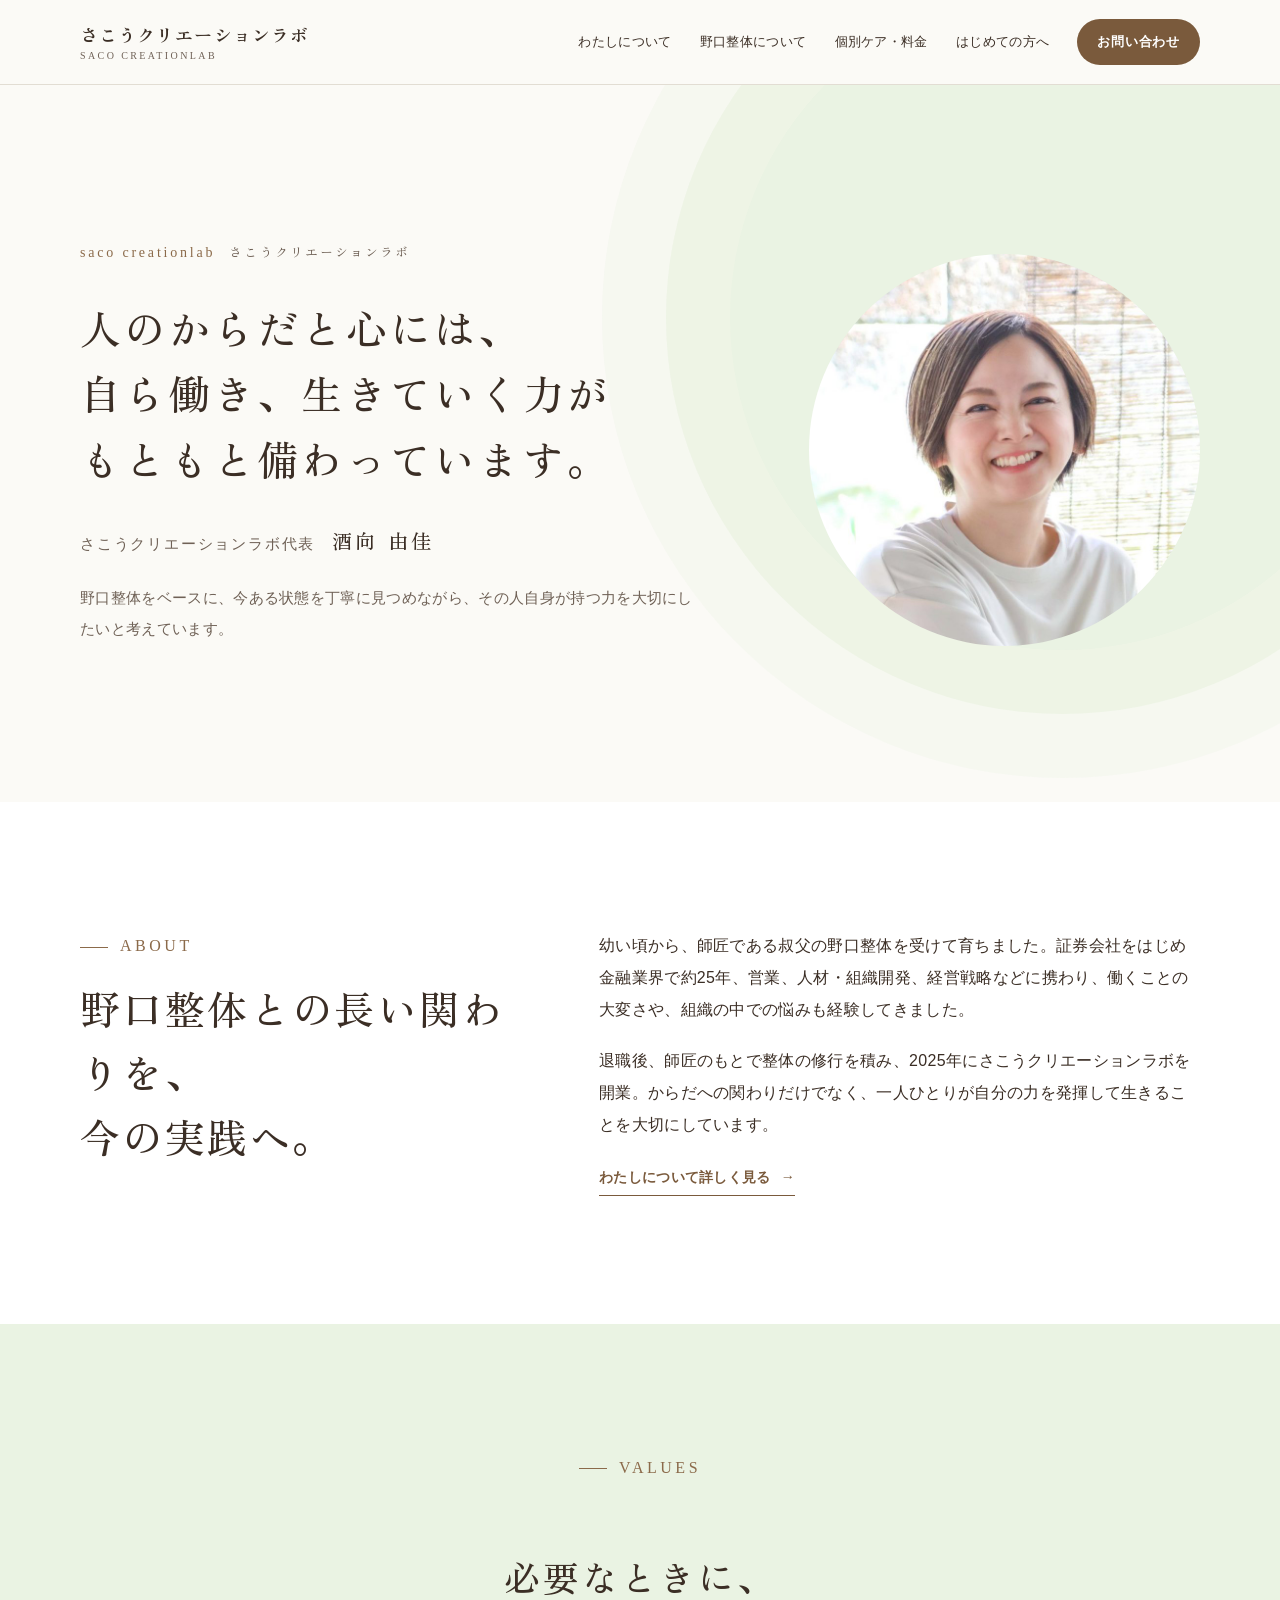
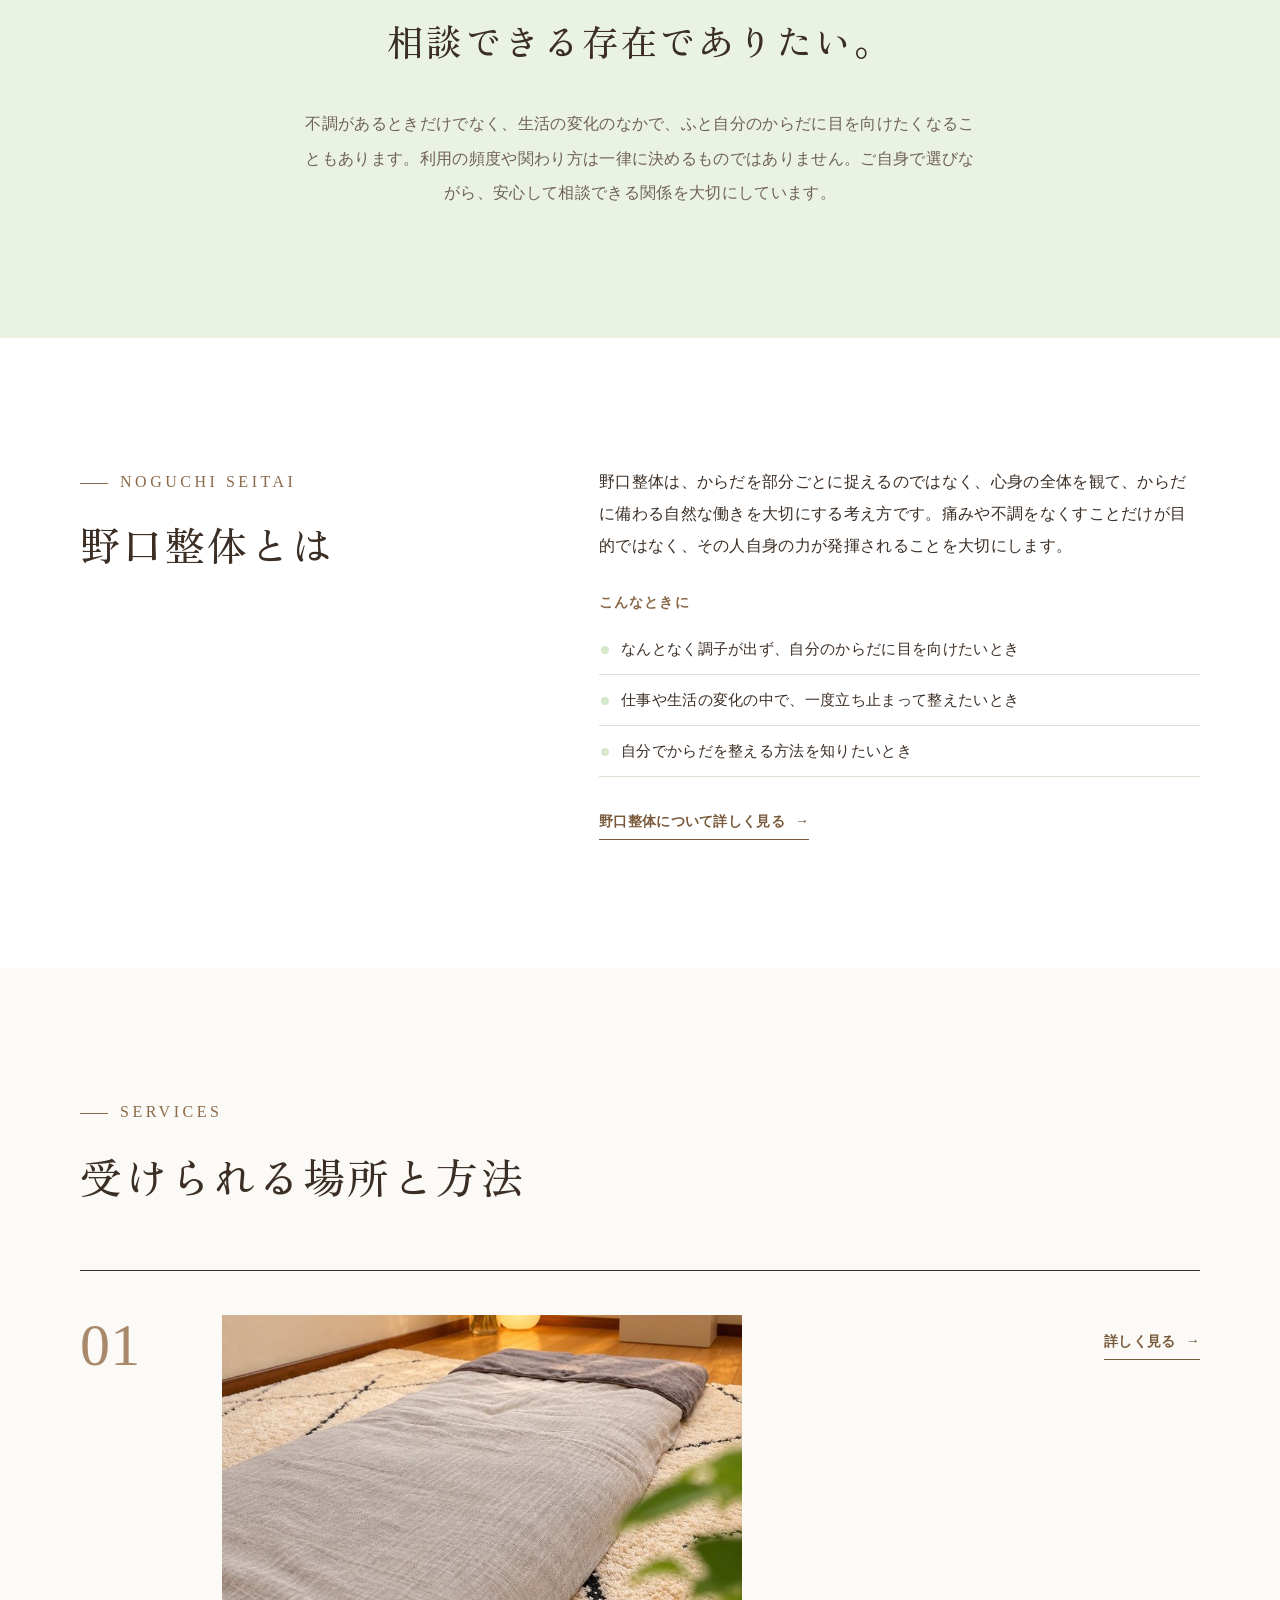
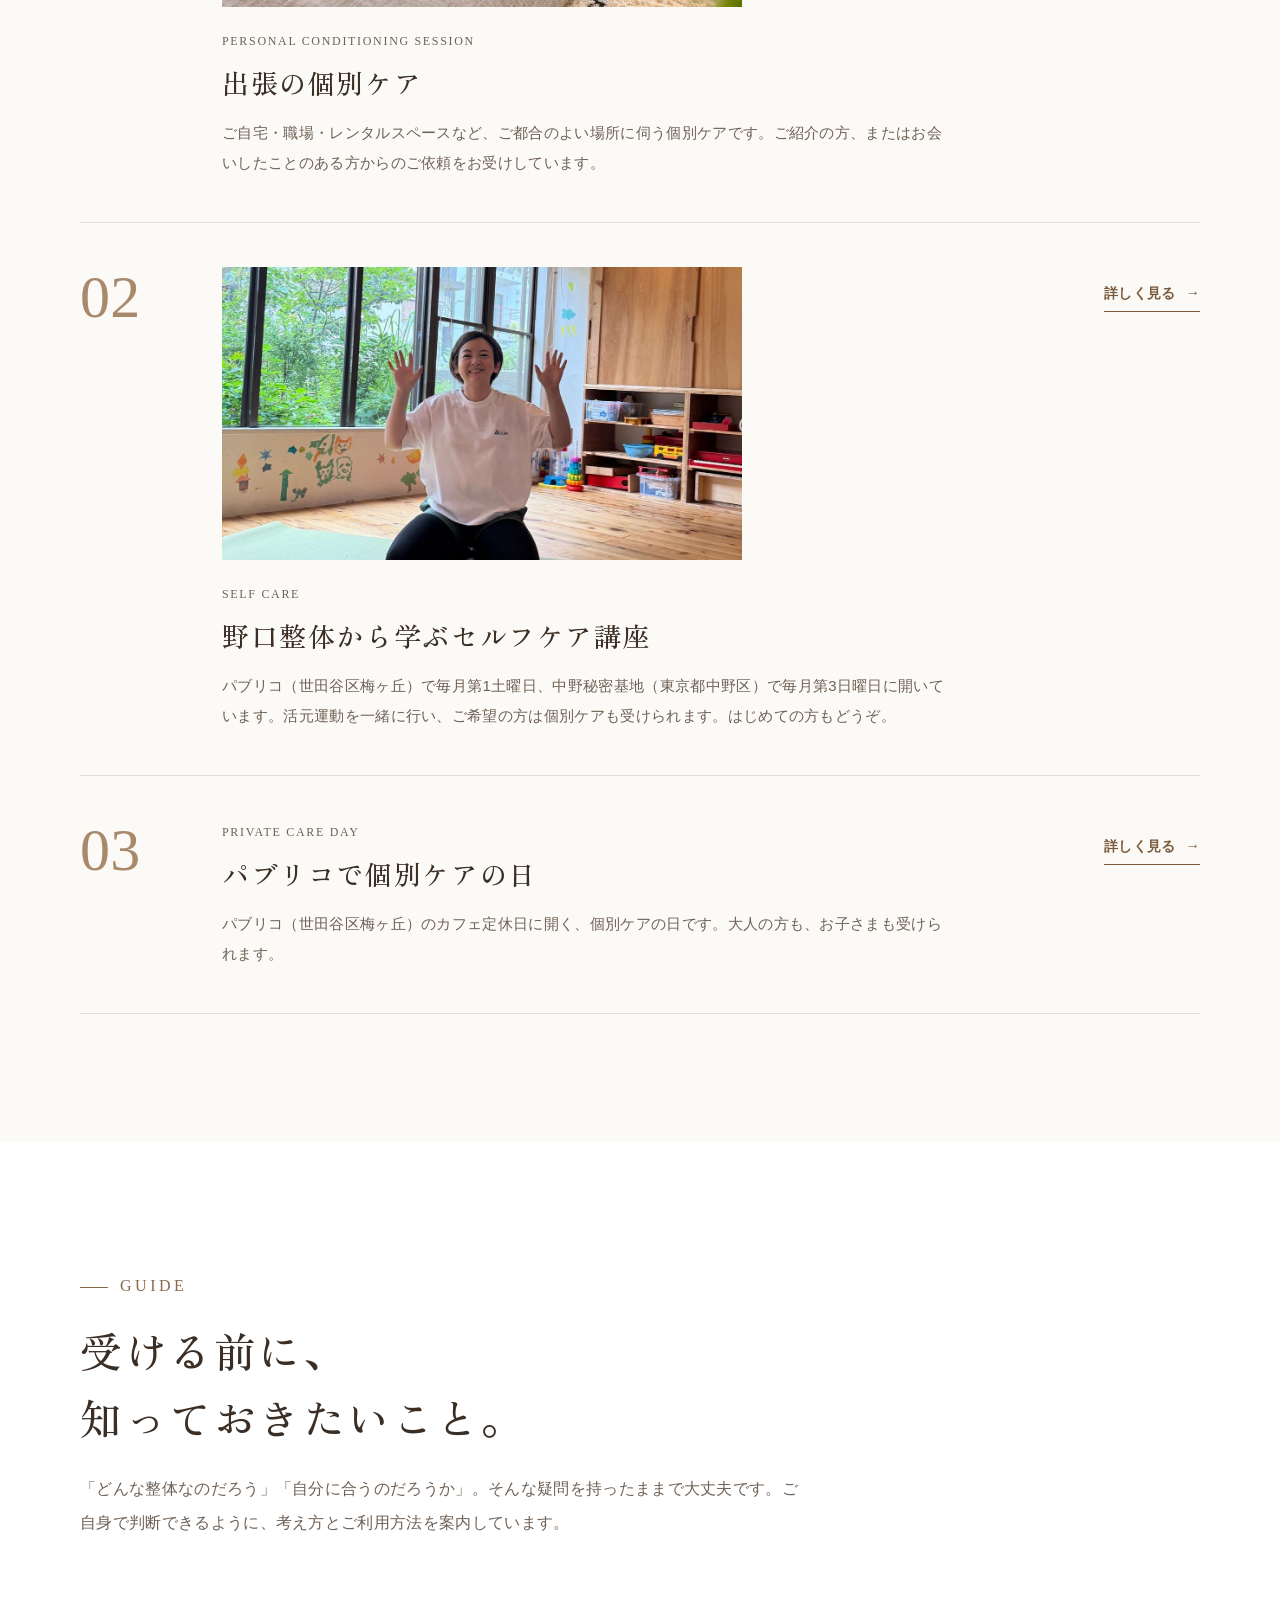
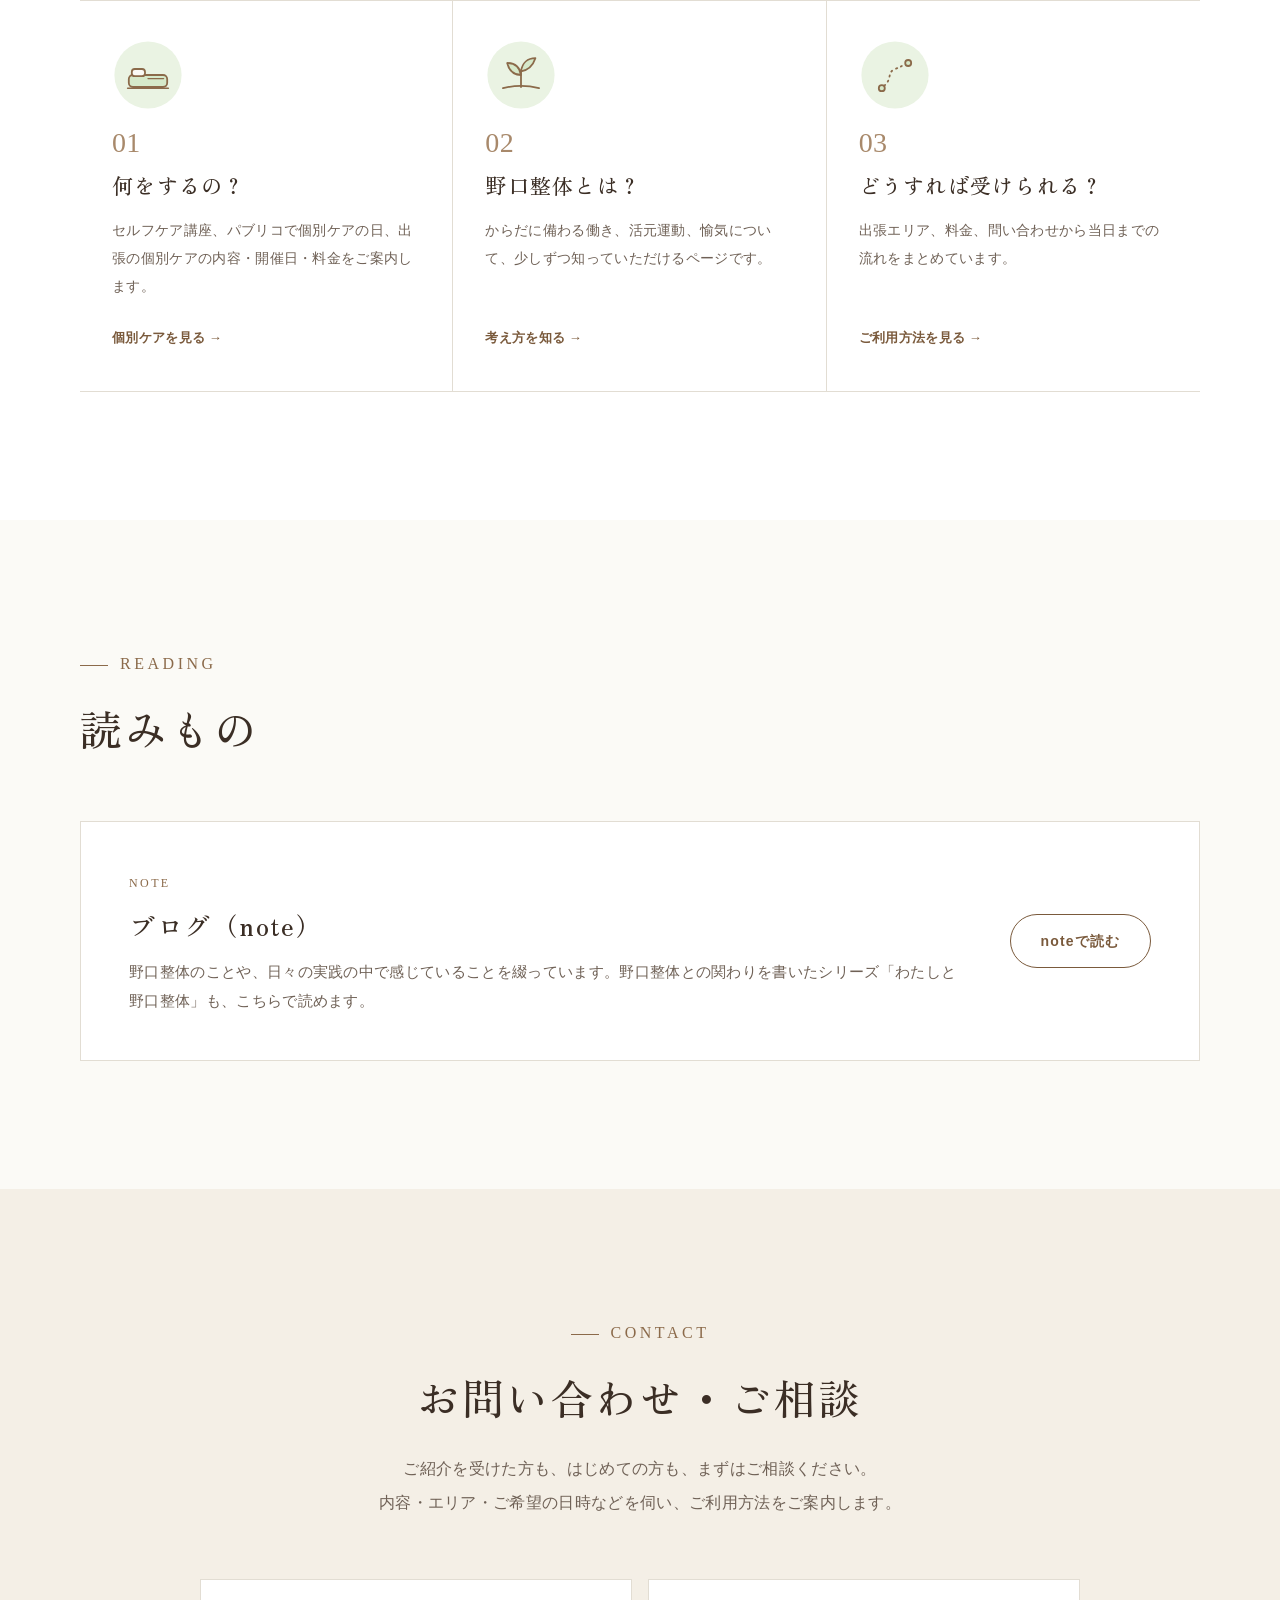
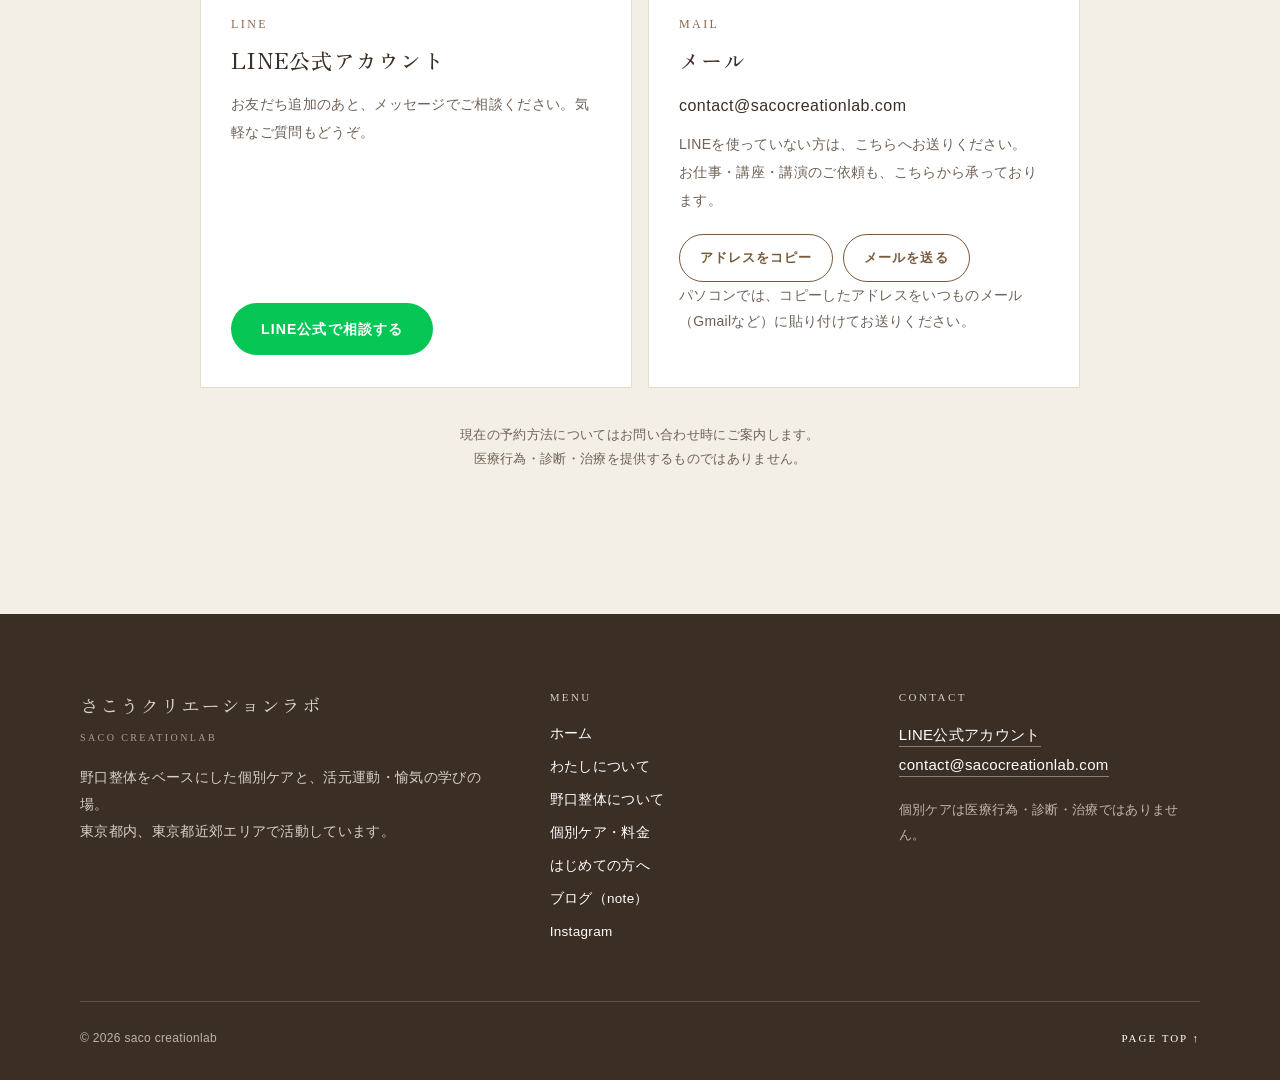
==== index.html @ 3fdf5d1e "メールアドレスのコピーボタンを追加、メール相談はお問い合わせ欄へ誘導 Co-Authored-By: Claude Opus 5.5 <noreply@anthropic.com> Claude-Se" ====
<!doctype html>
<html lang="ja">
<head>
<meta charset="utf-8">
<meta name="viewport" content="width=device-width,initial-scale=1">
<title>さこうクリエーションラボ｜野口整体の個別ケアとセルフケア講座（世田谷・中野）</title>
<meta name="description" content="さこうクリエーションラボ代表・酒向由佳。野口整体をベースにした個別ケアと、世田谷区梅ヶ丘・中野区で開くセルフケア講座（活元運動）。">
<link rel="canonical" href="https://sacocreationlab.com/">
<link rel="preconnect" href="https://fonts.googleapis.com">
<link rel="preconnect" href="https://fonts.gstatic.com" crossorigin>
<link rel="stylesheet" href="https://fonts.googleapis.com/css2?family=Zen+Old+Mincho:wght@500;700&display=swap">
<link rel="stylesheet" href="css/style.css?v=202611201243">
<meta property="og:title" content="さこうクリエーションラボ｜野口整体・個別ケア">
<meta property="og:description" content="からだに備わる働きを大切に。野口整体をベースにした個別ケアと活元運動。">
<meta property="og:type" content="website">
<meta property="og:url" content="https://sacocreationlab.com/">
<script type="application/ld+json">{"@context":"https://schema.org","@type":"ProfessionalService","name":"さこうクリエーションラボ","url":"https://sacocreationlab.com/","description":"野口整体をベースとした個別ケアと活元運動の提供","areaServed":["東京都","東京23区","世田谷区","中野区","神奈川県","横浜市","茅ヶ崎市","鎌倉市"],"founder":{"@type":"Person","name":"酒向由佳"}}</script>
</head>
<body id="top">
<a class="skip" href="#main">本文へ移動</a>
<header class="site-head">
  <div class="wrap head-in">
    <a class="brand" href="index.html">さこうクリエーションラボ<small>saco creationlab</small></a>
    <button class="menu-btn" type="button" aria-expanded="false" aria-controls="gnav" aria-label="ページ一覧を開く"><span></span><span></span><span></span></button>
    <nav id="gnav" class="gnav" aria-label="メインメニュー"><a href="about.html">わたしについて</a><a href="noguchi.html">野口整体について</a><a href="care.html">個別ケア・料金</a><a href="guide.html">はじめての方へ</a><a class="nav-cta" href="index.html#contact">お問い合わせ</a></nav>
  </div>
</header>
<main id="main">

<section class="hero">
  <div class="wrap hero-grid">
    <div>
      <p class="hero-brand">saco creationlab<span>さこうクリエーションラボ</span></p>
      <h1 class="hero-copy"><span>人のからだと心には、</span><span>自ら働き、生きていく力が</span><span>もともと備わっています。</span></h1>
      <p class="hero-name-line">さこうクリエーションラボ代表　<strong>酒向 由佳</strong></p>
      <p class="small">野口整体をベースに、今ある状態を丁寧に見つめながら、その人自身が持つ力を大切にしたいと考えています。</p>
    </div>
    <figure class="hero-photo"><img src="images/profile.jpg" alt="酒向由佳の写真" width="800" height="800"></figure>
  </div>
</section>

<section class="sec white" aria-labelledby="about">
  <div class="wrap split">
    <div>
      <span class="en">About</span>
      <h2 id="about">野口整体との長い関わりを、<br>今の実践へ。</h2>
    </div>
    <div>
      <p>幼い頃から、師匠である叔父の野口整体を受けて育ちました。証券会社をはじめ金融業界で約25年、営業、人材・組織開発、経営戦略などに携わり、働くことの大変さや、組織の中での悩みも経験してきました。</p>
      <p>退職後、師匠のもとで整体の修行を積み、2025年にさこうクリエーションラボを開業。からだへの関わりだけでなく、一人ひとりが自分の力を発揮して生きることを大切にしています。</p>
      <a class="textlink" href="about.html">わたしについて詳しく見る</a>
    </div>
  </div>
</section>

<section class="sec soft" aria-labelledby="approach">
  <div class="wrap">
    <div class="sec-head center"><span class="en">Values</span></div>
    <h2 id="approach" class="quote">必要なときに、<br>相談できる存在でありたい。</h2>
    <p class="quote-body">不調があるときだけでなく、生活の変化のなかで、ふと自分のからだに目を向けたくなることもあります。利用の頻度や関わり方は一律に決めるものではありません。ご自身で選びながら、安心して相談できる関係を大切にしています。</p>
  </div>
</section>

<section class="sec white" aria-labelledby="noguchi-h">
  <div class="wrap split">
    <div>
      <span class="en">Noguchi Seitai</span>
      <h2 id="noguchi-h">野口整体とは</h2>
    </div>
    <div>
      <p>野口整体は、からだを部分ごとに捉えるのではなく、心身の全体を観て、からだに備わる自然な働きを大切にする考え方です。痛みや不調をなくすことだけが目的ではなく、その人自身の力が発揮されることを大切にします。</p>
      <p class="list-title">こんなときに</p>
      <ul class="calm-list">
        <li>なんとなく調子が出ず、自分のからだに目を向けたいとき</li>
        <li>仕事や生活の変化の中で、一度立ち止まって整えたいとき</li>
        <li>自分でからだを整える方法を知りたいとき</li>
      </ul>
      <a class="textlink" href="noguchi.html">野口整体について詳しく見る</a>
    </div>
  </div>
</section>

<section class="sec" aria-labelledby="services">
  <div class="wrap">
    <div class="sec-head">
      <span class="en">Services</span>
      <h2 id="services">受けられる場所と方法</h2>
    </div>
    <ol class="svc-list">
      <li class="svc">
        <span class="num">01</span>
        <div>
          <img class="photo svc-photo" src="images/care.jpg" alt="個別ケアの空間。やわらかな光の入る部屋に敷かれた布団" width="825" height="619">
          <span class="sub">PERSONAL CONDITIONING SESSION</span>
          <h3>出張の個別ケア</h3>
          <p>ご自宅・職場・レンタルスペースなど、ご都合のよい場所に伺う個別ケアです。ご紹介の方、またはお会いしたことのある方からのご依頼をお受けしています。</p>
        </div>
        <div class="side">
          <a class="textlink" href="care.html#session">詳しく見る</a>
        </div>
      </li>
      <li class="svc">
        <span class="num">02</span>
        <div>
          <img class="photo svc-photo" src="images/katsugen.jpg" alt="木の床のスタジオでマットに座り、手を挙げてほほえむ酒向由佳" width="1200" height="900">
          <span class="sub">SELF CARE</span>
          <h3>野口整体から学ぶセルフケア講座</h3>
          <p>パブリコ（世田谷区梅ヶ丘）で毎月第1土曜日、中野秘密基地（東京都中野区）で毎月第3日曜日に開いています。活元運動を一緒に行い、ご希望の方は個別ケアも受けられます。はじめての方もどうぞ。</p>
        </div>
        <div class="side">
          <a class="textlink" href="care.html#learning">詳しく見る</a>
        </div>
      </li>
      <li class="svc">
        <span class="num">03</span>
        <div>
          <span class="sub">PRIVATE CARE DAY</span>
          <h3>パブリコで個別ケアの日</h3>
          <p>パブリコ（世田谷区梅ヶ丘）のカフェ定休日に開く、個別ケアの日です。大人の方も、お子さまも受けられます。</p>
        </div>
        <div class="side">
          <a class="textlink" href="care.html#event">詳しく見る</a>
        </div>
      </li>
    </ol>
  </div>
</section>

<section class="sec white" aria-labelledby="foryou">
  <div class="wrap">
    <div class="sec-head">
      <span class="en">Guide</span>
      <h2 id="foryou">受ける前に、<br>知っておきたいこと。</h2>
      <p class="lead">「どんな整体なのだろう」「自分に合うのだろうか」。そんな疑問を持ったままで大丈夫です。ご自身で判断できるように、考え方とご利用方法を案内しています。</p>
    </div>
    <div class="entry-grid">
      <a class="entry" href="care.html"><div class="mini-illust" aria-hidden="true"><svg viewBox="0 0 120 120" width="72" height="72" xmlns="http://www.w3.org/2000/svg"><circle cx="60" cy="60" r="56" fill="#eaf3e3"/><g fill="none" stroke="#8b6a4a" stroke-width="3" stroke-linecap="round" stroke-linejoin="round"><path d="M26 82 L94 82" stroke-width="2.4"/><rect x="28" y="60" width="64" height="20" rx="7" fill="#d6e9ca"/><rect x="33" y="50" width="22" height="12" rx="5" fill="#fbfaf6"/><path d="M60 66 L86 66" stroke-width="2.2"/></g></svg></div><span class="num">01</span><h3>何をするの？</h3><p>セルフケア講座、パブリコで個別ケアの日、出張の個別ケアの内容・開催日・料金をご案内します。</p><span class="more">個別ケアを見る</span></a>
      <a class="entry" href="noguchi.html"><div class="mini-illust" aria-hidden="true"><svg viewBox="0 0 120 120" width="72" height="72" xmlns="http://www.w3.org/2000/svg"><circle cx="60" cy="60" r="56" fill="#eaf3e3"/><g fill="none" stroke="#8b6a4a" stroke-width="3" stroke-linecap="round" stroke-linejoin="round"><path d="M30 82 Q60 74 90 82"/><path d="M60 80 L60 52"/><path d="M60 60 C48 60 40 52 37 40 C50 40 58 47 60 60 Z" fill="#d6e9ca"/><path d="M60 54 C71 52 80 44 84 32 C71 32 62 40 60 54 Z" fill="#d6e9ca"/></g></svg></div><span class="num">02</span><h3>野口整体とは？</h3><p>からだに備わる働き、活元運動、愉気について、少しずつ知っていただけるページです。</p><span class="more">考え方を知る</span></a>
      <a class="entry" href="guide.html"><div class="mini-illust" aria-hidden="true"><svg viewBox="0 0 120 120" width="72" height="72" xmlns="http://www.w3.org/2000/svg"><circle cx="60" cy="60" r="56" fill="#eaf3e3"/><g fill="none" stroke="#8b6a4a" stroke-width="3" stroke-linecap="round" stroke-linejoin="round"><circle cx="38" cy="82" r="5" fill="#d6e9ca"/><circle cx="82" cy="40" r="5" fill="#d6e9ca"/><path d="M42 78 C56 66 46 56 60 50 C72 46 70 44 78 43" stroke-dasharray="2 7"/></g></svg></div><span class="num">03</span><h3>どうすれば受けられる？</h3><p>出張エリア、料金、問い合わせから当日までの流れをまとめています。</p><span class="more">ご利用方法を見る</span></a>
    </div>
  </div>
</section>

<section class="sec" aria-labelledby="reading">
  <div class="wrap">
    <div class="sec-head">
      <span class="en">Reading</span>
      <h2 id="reading">読みもの</h2>
    </div>
    <div class="reading">
      <div>
        <span class="label">NOTE</span>
        <h3>ブログ（note）</h3>
        <p>野口整体のことや、日々の実践の中で感じていることを綴っています。野口整体との関わりを書いたシリーズ「わたしと野口整体」も、こちらで読めます。</p>
      </div>
      <a class="btn outline" href="https://note.com/yuka_chaa" target="_blank" rel="noopener noreferrer">noteで読む</a>
    </div>
  </div>
</section>

<section class="sec contact" id="contact" aria-labelledby="contact-h">
  <div class="wrap">
    <div class="sec-head center">
      <span class="en">Contact</span>
      <h2 id="contact-h">お問い合わせ・ご相談</h2>
      <p class="lead">ご紹介を受けた方も、はじめての方も、まずはご相談ください。<br>内容・エリア・ご希望の日時などを伺い、ご利用方法をご案内します。</p>
    </div>
    <div class="channel-grid">
      <div class="channel">
        <span class="label">LINE</span>
        <h3>LINE公式アカウント</h3>
        <p>お友だち追加のあと、メッセージでご相談ください。気軽なご質問もどうぞ。</p>
        <a class="btn line" href="https://lin.ee/S5QLIsA" target="_blank" rel="noopener noreferrer">LINE公式で相談する</a>
      </div>
      <div class="channel">
        <span class="label">MAIL</span>
        <h3>メール</h3>
        <p class="mail-addr">contact@sacocreationlab.com</p>
        <p>LINEを使っていない方は、こちらへお送りください。<br>お仕事・講座・講演のご依頼も、こちらから承っております。</p>
        <div class="mail-actions">
          <button class="btn outline copy-mail" type="button" data-mail="contact@sacocreationlab.com">アドレスをコピー</button>
          <a class="btn outline" href="mailto:contact@sacocreationlab.com?subject=%E5%80%8B%E5%88%A5%E3%82%B1%E3%82%A2%E3%81%AE%E3%81%94%E7%9B%B8%E8%AB%87">メールを送る</a>
        </div>
        <p class="note copy-hint">パソコンでは、コピーしたアドレスをいつものメール（Gmailなど）に貼り付けてお送りください。</p>
      </div>
    </div>
    <div class="contact-main">
      <p class="note">現在の予約方法についてはお問い合わせ時にご案内します。<br>医療行為・診断・治療を提供するものではありません。</p>
    </div>
  </div>
</section>
</main>
<footer class="site-foot">
  <div class="wrap foot-grid">
    <div>
      <p class="foot-brand">さこうクリエーションラボ<small>saco creationlab</small></p>
      <p>野口整体をベースにした個別ケアと、活元運動・愉気の学びの場。<br>東京都内、東京都近郊エリアで活動しています。</p>
    </div>
    <div>
      <p class="foot-label">MENU</p>
      <nav class="foot-nav" aria-label="フッターメニュー">
        <a href="index.html">ホーム</a>
        <a href="about.html">わたしについて</a>
        <a href="noguchi.html">野口整体について</a>
        <a href="care.html">個別ケア・料金</a>
        <a href="guide.html">はじめての方へ</a>
        <a href="https://note.com/yuka_chaa" target="_blank" rel="noopener noreferrer">ブログ（note）</a>
        <a href="https://instagram.com/saco_creationlab" target="_blank" rel="noopener noreferrer">Instagram</a>
      </nav>
    </div>
    <div>
      <p class="foot-label">CONTACT</p>
      <a class="foot-mail" href="https://lin.ee/S5QLIsA" target="_blank" rel="noopener noreferrer">LINE公式アカウント</a><br>
      <a class="foot-mail" href="mailto:contact@sacocreationlab.com?subject=%E5%80%8B%E5%88%A5%E3%82%B1%E3%82%A2%E3%81%AE%E3%81%94%E7%9B%B8%E8%AB%87">contact@sacocreationlab.com</a>
      <p class="note">個別ケアは医療行為・診断・治療ではありません。</p>
    </div>
  </div>
  <div class="wrap foot-bottom">
    <p>© 2026 saco creationlab</p>
    <a class="pagetop" href="#top">PAGE TOP ↑</a>
  </div>
</footer>
<script src="js/site.js?v=202611201243"></script>
</body>
</html>
---- css/style.css ----
/* =========================================================
   さこうクリエーションラボ  Design v5
   参考：RONDOMARK（編集的な見出し・番号リスト・相談の入口）
        sourire（英字＋日本語の見出し・メニューの見せ方・人物紹介）
        tocotoco（トップは入口に絞る・概要→詳細・情報の表）
   ※他サイトの画像・ロゴ・文章・コードは使用していません
   ========================================================= */

:root{
  /* Palette G：白緑と焦茶（文字もダークブラウン） */
  --ink:#3b2e25;          /* 本文：ダークブラウン */
  --muted:#6f6156;        /* 補足の文字 */
  --accent:#7a5a3c;       /* 焦茶：ボタン・リンク */
  --accent-dark:#5f452d;
  --label:#8b6a4a;        /* 英字の小見出し */
  --soft:#eaf3e3;         /* 白緑（#d6e9ca）を淡くした帯 */
  --soft2:#f4efe6;        /* 生成りの帯 */
  --byakuroku:#d6e9ca;    /* 白緑 */
  --paper:#fbfaf6;
  --white:#fffefa;
  --line:#e2ddd3;
  --wood:#a8896b;         /* 木肌：大きな番号 */
  --footer:#3b2e25;
  --serif:"Zen Old Mincho","Hiragino Mincho ProN","Yu Mincho","YuMincho",serif;  /* 見出し：やわらかい明朝 */
  --sans:"Hiragino Kaku Gothic ProN","Hiragino Sans","Yu Gothic","YuGothic",Meiryo,sans-serif;
  --en:Georgia,"Times New Roman",serif;
  --head-h:84px;
}

*{box-sizing:border-box}
html{scroll-behavior:smooth;scroll-padding-top:calc(var(--head-h) + 20px)}
body{margin:0;background:var(--paper);color:var(--ink);font-family:var(--sans);font-size:16px;line-height:2;letter-spacing:.02em;-webkit-text-size-adjust:100%}
img{max-width:100%;height:auto}
a{color:inherit;text-underline-offset:.25em}
a:focus-visible,button:focus-visible{outline:3px solid var(--wood);outline-offset:3px}
p{margin:0 0 1.2em}
h1,h2,h3{font-family:var(--serif);font-weight:500;letter-spacing:.06em;line-height:1.6;margin:0}
.wrap{width:min(1120px,calc(100% - 80px));margin:0 auto}
.narrow{max-width:780px;margin-left:auto;margin-right:auto}
.skip{position:absolute;left:-9999px}
.skip:focus{left:12px;top:12px;z-index:100;background:#fff;padding:10px 14px}

/* ---------- Header ---------- */
.site-head{position:sticky;top:0;z-index:20;background:rgba(251,250,246,.95);backdrop-filter:blur(12px);border-bottom:1px solid var(--line)}
.head-in{display:flex;align-items:center;justify-content:space-between;gap:24px;min-height:var(--head-h)}
.brand{text-decoration:none;font-family:var(--serif);font-size:18px;font-weight:700;letter-spacing:.06em;line-height:1.35;white-space:nowrap}
.brand small{display:block;font-family:var(--en);font-size:10px;font-weight:400;letter-spacing:.24em;color:var(--muted);text-transform:uppercase;margin-top:3px}
.gnav{display:flex;align-items:center;gap:clamp(14px,2.2vw,30px)}
.gnav a{font-size:13px;text-decoration:none;position:relative;padding:6px 0}
.gnav a:not(.nav-cta)::after{content:"";position:absolute;left:0;right:100%;bottom:0;height:1px;background:var(--accent);transition:right .2s}
.gnav a:not(.nav-cta):hover::after,.gnav a[aria-current="page"]::after{right:0}
.gnav a[aria-current="page"]{color:var(--accent)}
.nav-cta{background:var(--accent);color:#fff!important;padding:10px 20px!important;border-radius:999px;font-weight:600;letter-spacing:.06em;transition:background .15s}
.nav-cta:hover{background:var(--accent-dark)}
.menu-btn{display:none;appearance:none;border:1px solid var(--line);background:#fff;border-radius:999px;padding:8px 16px;font:inherit;font-size:12px;letter-spacing:.1em;color:var(--ink);cursor:pointer}

/* ---------- Common parts ---------- */
.btn{display:inline-flex;align-items:center;justify-content:center;gap:10px;min-height:52px;padding:12px 30px;background:var(--accent);color:#fff;text-decoration:none;border-radius:999px;font-size:14px;font-weight:600;letter-spacing:.08em;transition:background .15s,transform .15s}
.btn:hover{background:var(--accent-dark);transform:translateY(-1px)}
.btn.outline{background:transparent;color:var(--accent);border:1px solid var(--accent)}
.btn.outline:hover{background:var(--soft)}
.btn.light{background:#fff;color:var(--accent)}
.buttons{display:flex;flex-wrap:wrap;gap:14px;margin-top:36px}
.textlink{display:inline-flex;align-items:center;gap:10px;color:var(--accent);font-size:14px;font-weight:600;text-decoration:none;border-bottom:1px solid currentColor;padding-bottom:4px}
.textlink::after{content:"→";font-family:var(--en);transition:transform .15s}
.textlink:hover::after{transform:translateX(4px)}
.note{font-size:12.5px;color:var(--muted);line-height:1.9}
.tag{display:inline-block;font-size:11.5px;letter-spacing:.06em;color:var(--label);border:1px solid var(--line);border-radius:999px;padding:2px 12px;background:#fff}
strong{font-weight:600}

/* section */
.sec{padding:clamp(80px,10vw,136px) 0}
.sec.white{background:#fff}
.sec.soft{background:var(--soft)}
.sec-head{margin-bottom:clamp(36px,5vw,60px)}
.en{display:block;font-family:var(--en);font-size:clamp(14px,1.3vw,16px);letter-spacing:.22em;color:var(--label);text-transform:uppercase;margin-bottom:14px}
.en::before{content:"";display:inline-block;width:28px;height:1px;background:currentColor;vertical-align:middle;margin-right:12px}
.sec-head h2{font-size:clamp(26px,3.4vw,42px)}
.sec-head .lead{margin-top:22px;max-width:720px;color:var(--muted);line-height:2.1}
.sec-head.center{text-align:center}
.sec-head.center .lead{margin-left:auto;margin-right:auto}
.sec-foot{margin-top:44px}

/* ---------- Hero (top) ---------- */
.hero{position:relative;overflow:hidden;isolation:isolate;padding:clamp(90px,12vw,170px) 0 clamp(90px,11vw,150px);background:var(--paper)}
.hero::after{content:"";position:absolute;z-index:-1;pointer-events:none;width:min(52vw,680px);aspect-ratio:1;right:-9vw;top:-14%;border-radius:50%;background:var(--soft);box-shadow:0 0 0 64px rgba(214,233,202,.28),0 0 0 128px rgba(214,233,202,.14)}
.hero .en{margin-bottom:28px}
.hero h1{font-size:clamp(38px,6.2vw,84px);line-height:1.45;letter-spacing:.1em;margin-bottom:40px}
.hero .lead{font-size:clamp(16px,1.8vw,20px);max-width:640px;line-height:2.05}
.hero .small{font-size:14.5px;max-width:620px;color:var(--muted);line-height:2.1}
.hero-tags{display:flex;flex-wrap:wrap;gap:8px;margin-top:34px;padding:0;list-style:none}
.hero-tags li{font-size:12px;letter-spacing:.06em;border:1px solid var(--line);background:rgba(255,255,255,.7);border-radius:999px;padding:4px 14px;color:var(--accent)}

/* ---------- 3 entry cards ---------- */
.entry-grid{display:grid;grid-template-columns:repeat(3,minmax(0,1fr));border-top:1px solid var(--line);border-bottom:1px solid var(--line)}
.entry{display:flex;flex-direction:column;padding:38px 32px 40px;border-right:1px solid var(--line);text-decoration:none;transition:background .2s}
.entry:last-child{border-right:0}
.entry:hover{background:var(--soft2)}
.entry .num{font-family:var(--en);font-size:40px;line-height:1;color:var(--wood);margin-bottom:22px}
.entry h3{font-size:21px;margin-bottom:14px}
.entry p{font-size:14px;color:var(--muted);line-height:2;flex:1}
.entry .more{font-size:13px;color:var(--accent);font-weight:600;margin-top:8px}
.entry .more::after{content:" →";font-family:var(--en)}

/* ---------- Numbered service list ---------- */
.svc-list{list-style:none;margin:0;padding:0;border-top:1px solid var(--ink)}
.svc{display:grid;grid-template-columns:110px minmax(0,1fr) 220px;gap:32px;padding:44px 0;border-bottom:1px solid var(--line);align-items:start}
.svc .num{font-family:var(--en);font-size:clamp(40px,5vw,60px);line-height:1;color:var(--wood)}
.svc h3{font-size:clamp(21px,2.3vw,27px);margin:8px 0 14px}
.svc .sub{font-family:var(--en);font-size:12px;letter-spacing:.14em;color:var(--muted);display:block}
.svc p{color:var(--muted);font-size:15px;margin:0}
.svc .side{text-align:right;padding-top:10px}
.svc .price{font-family:var(--serif);font-size:24px;letter-spacing:.04em;display:block;margin-bottom:4px}
.svc .price small{font-family:var(--sans);font-size:12px;color:var(--muted);margin-left:4px}
.svc .side .note{display:block;margin-bottom:16px}

/* ---------- Consult band ---------- */
.band{background:var(--accent);color:#fff;padding:clamp(56px,7vw,84px) 0}
.band-in{display:flex;align-items:center;justify-content:space-between;gap:40px}
.band h2{font-size:clamp(22px,2.6vw,32px)}
.band p{margin:12px 0 0;opacity:.88;font-size:14.5px}

/* ---------- Profile split ---------- */
.split{display:grid;grid-template-columns:minmax(0,5fr) minmax(0,7fr);gap:clamp(36px,7vw,100px);align-items:start}
.split h2{font-size:clamp(26px,3.2vw,40px)}
.name-block{margin-bottom:28px}
.name-block .role{font-size:13px;color:var(--muted);display:block}
.name-block .name{font-family:var(--serif);font-size:28px;letter-spacing:.14em}
.name-block .name small{font-family:var(--en);font-size:12px;letter-spacing:.18em;color:var(--muted);margin-left:14px}

/* ---------- Quote / approach ---------- */
.quote{font-family:var(--serif);font-size:clamp(23px,3vw,36px);line-height:1.8;letter-spacing:.08em;text-align:center;margin:0 0 34px}
.quote-body{max-width:680px;margin:0 auto;text-align:center;color:var(--muted);line-height:2.15}

/* ---------- Reading (note) ---------- */
.reading{display:grid;grid-template-columns:minmax(0,1fr) auto;gap:40px;align-items:center;padding:44px 48px;background:#fff;border:1px solid var(--line)}
.reading h3{font-size:clamp(20px,2.2vw,26px);margin:6px 0 12px}
.reading p{margin:0;color:var(--muted);font-size:14.5px}
.reading .label{font-family:var(--en);font-size:12px;letter-spacing:.2em;color:var(--label)}

/* ---------- Contact ---------- */
.contact{background:var(--soft2)}
.consult-grid{display:grid;grid-template-columns:repeat(2,minmax(0,1fr));gap:14px;margin:0 0 44px}
.consult-grid a{display:flex;justify-content:space-between;align-items:center;gap:16px;padding:24px 26px;background:#fff;border:1px solid var(--line);text-decoration:none;transition:border-color .15s,background .15s}
.consult-grid a:hover{border-color:var(--accent);background:#fdfcf9}
.consult-grid b{display:block;font-weight:600;font-size:15.5px;margin-bottom:2px}
.consult-grid span{font-size:13px;color:var(--muted);line-height:1.8}
.consult-grid a::after{content:"→";font-family:var(--en);color:var(--accent);flex:none}
.contact-main{text-align:center}
.contact-main .note{margin-top:20px}

/* ---------- Sub page head ---------- */
.bread{font-size:12px;color:var(--muted);letter-spacing:.05em;padding-top:22px}
.bread a{text-decoration:none}
.bread a:hover{text-decoration:underline}
.page-head{background:var(--soft);border-bottom:1px solid var(--line);padding:0 0 clamp(54px,7vw,90px)}
.page-head .inner{padding-top:clamp(48px,6vw,84px)}
.page-head h1{font-size:clamp(32px,4.6vw,58px);margin-bottom:24px}
.page-head .intro{max-width:720px;color:var(--muted);line-height:2.1;margin:0}
.page-head .reading-note{font-size:13px;color:var(--muted);margin-top:14px}

/* ---------- Menu cards (care) ---------- */
.menu-card{display:grid;grid-template-columns:minmax(0,1fr) minmax(0,1fr);gap:clamp(30px,5vw,70px);padding:clamp(40px,5vw,60px) 0;border-top:1px solid var(--line)}
.menu-card:last-of-type{border-bottom:1px solid var(--line)}
.menu-card h2,.menu-card h3{font-size:clamp(22px,2.6vw,30px);margin:16px 0 4px}
.menu-card .sub{font-family:var(--en);font-size:12px;letter-spacing:.16em;color:var(--muted);display:block;margin-bottom:22px}
.menu-card p{font-size:15px}
.spec{margin:0;border-top:1px solid var(--ink)}
.spec div{display:grid;grid-template-columns:7em minmax(0,1fr);gap:16px;padding:16px 4px;border-bottom:1px solid var(--line)}
.spec dt{font-size:13px;color:var(--muted);letter-spacing:.08em}
.spec dd{margin:0;font-size:15px}
.spec .big{font-family:var(--serif);font-size:26px;letter-spacing:.04em;line-height:1.4}
.spec .big small{font-family:var(--sans);font-size:12px;color:var(--muted);margin-left:6px}

.widecall{background:var(--soft);padding:clamp(30px,4vw,44px);margin:48px 0 0}
.widecall h3{font-size:20px;margin-bottom:14px}
.widecall p{margin:0;font-size:15px}

/* info table */
.info{margin:0;border-top:1px solid var(--line)}
.info div{display:grid;grid-template-columns:10em minmax(0,1fr);gap:20px;padding:20px 4px;border-bottom:1px solid var(--line)}
.info dt{font-weight:600;font-size:14px}
.info dd{margin:0;font-size:15px}
.info ul{margin:0;padding-left:1.2em}

/* ---------- Flow (guide) ---------- */
.flow{list-style:none;margin:0;padding:0;display:grid;grid-template-columns:repeat(4,minmax(0,1fr));gap:0;counter-reset:step;border-top:1px solid var(--line);border-bottom:1px solid var(--line)}
.flow li{padding:34px 26px 36px;border-right:1px solid var(--line);counter-increment:step}
.flow li:last-child{border-right:0}
.flow li::before{content:"STEP " counter(step,decimal-leading-zero);display:block;font-family:var(--en);font-size:12px;letter-spacing:.2em;color:var(--label);margin-bottom:14px}
.flow h3{font-size:19px;margin-bottom:12px}
.flow p{font-size:14px;color:var(--muted);margin:0;line-height:1.95}

/* FAQ */
.faq{border-top:1px solid var(--line)}
.faq details{border-bottom:1px solid var(--line)}
.faq summary{list-style:none;cursor:pointer;display:flex;gap:18px;align-items:baseline;padding:24px 40px 24px 4px;position:relative;font-weight:600;font-size:15.5px}
.faq summary::-webkit-details-marker{display:none}
.faq summary::before{content:"Q";font-family:var(--en);font-size:20px;color:var(--accent);font-weight:400}
.faq summary::after{content:"+";position:absolute;right:8px;top:20px;font-family:var(--en);font-size:22px;color:var(--accent);font-weight:400;transition:transform .2s}
.faq details[open] summary::after{transform:rotate(45deg)}
.faq details p{margin:0;padding:0 4px 26px 38px;color:var(--muted);font-size:14.5px}

/* ---------- Long-form article (noguchi / about) ---------- */
.article{max-width:780px;margin:0 auto}
.article p{font-size:16px;line-height:2.2}
.page-index{background:#fff;border:1px solid var(--line);padding:30px 34px;margin:0 0 20px}
.page-index-title{font-size:13px;font-weight:600;letter-spacing:.08em;margin:0 0 14px}
.index-grid{display:grid;grid-template-columns:repeat(2,minmax(0,1fr));border-top:1px solid var(--line)}
.index-grid a{display:flex;gap:12px;align-items:baseline;padding:15px 8px;border-bottom:1px solid var(--line);text-decoration:none;font-size:14px;line-height:1.7}
.index-grid a:nth-child(odd){border-right:1px solid var(--line)}
.index-grid a:nth-child(even){padding-left:18px}
.index-grid a:hover{background:var(--soft2)}
.index-grid span{font-family:var(--en);color:var(--label);font-size:13px}
.chapter{padding:clamp(52px,6vw,80px) 0;border-bottom:1px solid var(--line);scroll-margin-top:calc(var(--head-h) + 10px)}
.chapter:last-of-type{border-bottom:0}
.chapter-kicker{font-family:var(--en);font-size:12.5px;letter-spacing:.2em;color:var(--label)}
.chapter h2{font-size:clamp(24px,3vw,36px);margin:12px 0 30px}
.chapter-lead{font-family:var(--serif);font-size:clamp(20px,2.2vw,26px)!important;line-height:1.9!important;letter-spacing:.06em;margin-bottom:22px}
.chapter .textlink{margin:0 0 30px}
.three-points{display:grid;grid-template-columns:repeat(3,minmax(0,1fr));border-top:1px solid var(--line);border-bottom:1px solid var(--line);margin:0 0 34px}
.three-points>div{padding:24px 20px;border-right:1px solid var(--line)}
.three-points>div:last-child{border-right:0}
.three-points b{display:block;font-family:var(--serif);font-weight:500;font-size:16px;margin-bottom:8px}
.three-points p{font-size:13.5px!important;line-height:1.9!important;margin:0;color:var(--muted)}
.choice-call{background:var(--soft);padding:clamp(30px,4vw,44px);margin-top:20px}
.choice-call h3{font-size:20px;margin:6px 0 20px}
.choice-links{display:grid;border-top:1px solid var(--line)}
.choice-links a{display:flex;justify-content:space-between;align-items:center;gap:16px;padding:18px 8px;border-bottom:1px solid var(--line);text-decoration:none;font-weight:600;font-size:15px}
.choice-links a span{font-size:12px;color:var(--muted);font-weight:400;white-space:nowrap}
.choice-links a span::after{content:" →";font-family:var(--en)}
.choice-links a:hover{background:var(--soft2)}

/* profile table (about) */
.profile-table{margin:10px 0 0;border-top:1px solid var(--ink)}
.profile-table div{display:grid;grid-template-columns:8em minmax(0,1fr);gap:18px;padding:18px 4px;border-bottom:1px solid var(--line)}
.profile-table dt{font-size:13.5px;color:var(--muted)}
.profile-table dd{margin:0;font-size:15px;line-height:1.95}
.profile-table ul{margin:0;padding:0;list-style:none}

/* ---------- Footer ---------- */
.site-foot{background:var(--footer);color:#f1ece4;padding:72px 0 30px;font-size:13.5px}
.foot-grid{display:grid;grid-template-columns:minmax(0,1.4fr) minmax(0,1fr) minmax(0,1fr);gap:48px}
.foot-brand{font-family:var(--serif);font-size:19px;letter-spacing:.06em;margin-bottom:16px;line-height:1.4}
.foot-brand small{display:block;font-family:var(--en);font-size:10px;letter-spacing:.24em;opacity:.7;margin-top:4px;text-transform:uppercase}
.site-foot p{opacity:.85;line-height:2}
.foot-label{font-family:var(--en);font-size:11px;letter-spacing:.22em;opacity:.6;margin-bottom:12px}
.foot-nav{display:flex;flex-direction:column;gap:6px}
.site-foot a{color:#fff;text-decoration:none}
.site-foot a:hover{text-decoration:underline}
.foot-mail{font-size:15px;border-bottom:1px solid rgba(255,255,255,.4);padding-bottom:3px}
.site-foot .note{color:#d8cfc4;margin-top:18px}
.foot-bottom{display:flex;justify-content:space-between;align-items:center;margin-top:56px;padding-top:24px;border-top:1px solid rgba(255,255,255,.18);font-size:12px}
.foot-bottom p{margin:0;opacity:.7}
.pagetop{font-family:var(--en);letter-spacing:.18em;font-size:11px}

/* ---------- Responsive ---------- */
@media (max-width:960px){
  :root{--head-h:68px}
  .wrap{width:calc(100% - 48px)}
  .menu-btn{display:inline-block}
  .gnav{position:absolute;left:0;right:0;top:100%;flex-direction:column;align-items:stretch;gap:0;background:var(--paper);border-bottom:1px solid var(--line);padding:8px 24px 24px;display:none}
  .gnav.open{display:flex}
  .gnav a{padding:15px 4px;border-bottom:1px solid var(--line);font-size:15px}
  .gnav a::after{display:none}
  .gnav .nav-cta{margin-top:16px;text-align:center;border-bottom:0;padding:14px!important}
  .svc{grid-template-columns:80px minmax(0,1fr);}
  .svc .side{grid-column:2;text-align:left;padding-top:0}
  .split{grid-template-columns:1fr}
  .flow{grid-template-columns:repeat(2,minmax(0,1fr))}
  .flow li:nth-child(2){border-right:0}
  .flow li:nth-child(-n+2){border-bottom:1px solid var(--line)}
  .menu-card{grid-template-columns:1fr}
  .foot-grid{grid-template-columns:1fr 1fr}
  .foot-grid>div:first-child{grid-column:1/-1}
  .band-in{flex-direction:column;align-items:flex-start}
}
@media (max-width:640px){
  body{font-size:15px}
  .wrap{width:calc(100% - 36px)}
  .brand{font-size:16px}
  .hero{padding:72px 0 88px}
  .hero::after{width:95vw;right:-50vw;top:2%}
  .hero h1{font-size:clamp(26px,8vw,40px);letter-spacing:.05em;margin-bottom:28px}
  .buttons .btn{flex:1 1 100%}
  .entry-grid{grid-template-columns:1fr}
  .entry{border-right:0;border-bottom:1px solid var(--line);padding:30px 6px}
  .entry:last-child{border-bottom:0}
  .svc{grid-template-columns:1fr;gap:10px;padding:34px 0}
  .svc .side{grid-column:1}
  .svc .num{font-size:36px}
  .reading{grid-template-columns:1fr;padding:30px 24px;gap:22px}
  .consult-grid{grid-template-columns:1fr}
  .consult-grid a{padding:20px}
  .flow{grid-template-columns:1fr}
  .flow li{border-right:0;border-bottom:1px solid var(--line)}
  .flow li:last-child{border-bottom:0}
  .spec div,.info div,.profile-table div{grid-template-columns:1fr;gap:4px}
  .index-grid{grid-template-columns:1fr}
  .index-grid a:nth-child(odd){border-right:0}
  .index-grid a:nth-child(even){padding-left:8px}
  .page-index{padding:22px 20px}
  .three-points{grid-template-columns:1fr}
  .three-points>div{border-right:0;border-bottom:1px solid var(--line)}
  .three-points>div:last-child{border-bottom:0}
  .article p{font-size:15px;line-height:2.1}
  .choice-links a{flex-direction:column;align-items:flex-start;gap:2px}
  .foot-grid{grid-template-columns:1fr;gap:34px}
  .faq details p{padding-left:4px}
  .sec-head h2{font-size:24px}
}
@media (prefers-reduced-motion:reduce){
  html{scroll-behavior:auto}
  *{transition:none!important}
}

/* ---------- Photos (v5.1) ---------- */
.photo{display:block;width:100%;height:auto;object-fit:cover;background:var(--soft)}
figure{margin:0}
figcaption{font-size:12px;color:var(--muted);margin-top:8px;letter-spacing:.04em}
.svc-photo{aspect-ratio:16/9;max-width:520px;margin:0 0 22px}
.portrait{width:min(100%,320px);aspect-ratio:1;border-radius:50%;object-fit:cover;margin-top:36px}
.menu-photo{aspect-ratio:4/3;margin-bottom:26px}
.chapter-photo{aspect-ratio:4/3;margin:0 0 30px}
.about-top{display:grid;grid-template-columns:220px minmax(0,1fr);gap:40px;align-items:center}
.about-top .portrait{margin:0;width:220px}
@media (max-width:960px){.portrait{width:220px;margin-top:28px}}
@media (max-width:640px){.about-top{grid-template-columns:1fr;gap:24px}.about-top .portrait{width:180px}.svc-photo{max-width:none}}
.hero h1.hero-name{font-size:clamp(30px,4.8vw,64px);letter-spacing:.08em;margin-bottom:34px}
@media (max-width:640px){.hero h1.hero-name{font-size:clamp(22px,6.6vw,30px);letter-spacing:.04em}}

/* ---------- Contact channels (LINE / mail) ---------- */
.channel-grid{display:grid;grid-template-columns:repeat(2,minmax(0,1fr));gap:16px;max-width:880px;margin:0 auto 36px}
.channel{background:#fff;border:1px solid var(--line);padding:32px 30px;display:flex;flex-direction:column;align-items:flex-start}
.channel .label{font-family:var(--en);font-size:12px;letter-spacing:.2em;color:var(--label)}
.channel h3{font-size:21px;margin:8px 0 12px}
.channel p{font-size:14px;color:var(--muted);margin:0 0 20px;flex:1}
.channel .mail-addr{font-size:16px;color:var(--ink);letter-spacing:.03em;flex:0;margin-bottom:8px;word-break:break-all}
@media (max-width:640px){.channel-grid{grid-template-columns:1fr}.channel{padding:26px 22px}.channel .btn{width:100%}}
.hero h1.hero-name .hero-en{display:block;font-family:var(--en);font-weight:400;font-size:clamp(42px,7.4vw,100px);letter-spacing:.02em;line-height:1.1}
.hero h1.hero-name .hero-ja{display:block;font-size:clamp(15px,1.7vw,21px);letter-spacing:.24em;color:var(--muted);margin-top:18px}
@media (max-width:640px){.hero h1.hero-name .hero-en{font-size:clamp(34px,11vw,46px)}.hero h1.hero-name .hero-ja{font-size:14px;letter-spacing:.16em;margin-top:12px}}

/* LINE公式のボタン：LINEの色でひと目でわかるように */
.btn.line{background:#06c755;color:#fff;border:0}
.btn.line:hover{background:#05b04b}

/* 野口整体ページの挿絵 */
.chapter-illust{margin:0 0 18px}
.chapter-illust svg{display:block;width:112px;height:112px}
@media (max-width:640px){.chapter-illust svg{width:92px;height:92px}}
.mini-illust{margin:0 0 14px}
.mini-illust svg{display:block;width:72px;height:72px}
.entry .mini-illust{margin-bottom:18px}
.entry .num{font-size:28px;margin-bottom:12px}

/* スマホ用：三本線のボタン（開くと×） */
.menu-btn{width:46px;height:46px;padding:0;border-radius:50%;position:relative}
.menu-btn span{position:absolute;left:13px;right:13px;height:1.5px;background:var(--ink);border-radius:2px;transition:transform .2s,opacity .2s}
.menu-btn span:nth-child(1){top:16px}
.menu-btn span:nth-child(2){top:22px}
.menu-btn span:nth-child(3){top:28px}
.menu-btn[aria-expanded="true"] span:nth-child(1){transform:translateY(6px) rotate(45deg)}
.menu-btn[aria-expanded="true"] span:nth-child(2){opacity:0}
.menu-btn[aria-expanded="true"] span:nth-child(3){transform:translateY(-6px) rotate(-45deg)}

/* ---------- v6: 人から入るトップ ---------- */
.hero-grid{display:grid;grid-template-columns:minmax(0,1.25fr) minmax(0,.75fr);gap:clamp(32px,6vw,80px);align-items:center}
.hero-brand{font-family:var(--en);font-size:14px;letter-spacing:.2em;color:var(--label);margin:0 0 28px}
.hero-brand span{font-family:var(--serif);letter-spacing:.16em;margin-left:14px;color:var(--muted);font-size:13px}
.hero h1.hero-copy{font-size:clamp(30px,4.2vw,54px);line-height:1.6;letter-spacing:.08em;margin:0 0 30px}
.hero-name-line{font-size:15px;color:var(--muted);letter-spacing:.12em;margin:0 0 22px}
.hero-name-line strong{font-family:var(--serif);font-weight:500;font-size:20px;color:var(--ink);letter-spacing:.16em}
.hero-photo{margin:0}
.hero-photo img{display:block;width:100%;max-width:400px;aspect-ratio:1;object-fit:cover;border-radius:50%;margin-left:auto}
.list-title{font-weight:600;font-size:14px;margin:26px 0 8px;color:var(--label);letter-spacing:.08em}
.calm-list{margin:0 0 28px;padding:0;list-style:none}
.calm-list li{position:relative;padding:10px 0 10px 22px;border-bottom:1px solid var(--line);font-size:15px}
.calm-list li::before{content:"";position:absolute;left:2px;top:22px;width:8px;height:8px;border-radius:50%;background:var(--byakuroku)}
/* 会場ごとの料金 */
.venues{display:grid;gap:18px;align-content:start}
.venue{border:1px solid var(--line);background:#fff;padding:22px 24px}
.venue h4{font-family:var(--serif);font-weight:500;font-size:20px;letter-spacing:.06em;margin:0}
.venue h4 span{font-family:var(--sans);font-size:12.5px;color:var(--muted);margin-left:10px;letter-spacing:.04em}
.venue .when{margin:6px 0 10px;color:var(--accent);font-weight:600;font-size:14.5px}
.venue .spec{border-top:1px solid var(--line)}
.venue .spec div{grid-template-columns:5.5em minmax(0,1fr);padding:12px 2px}
@media (max-width:960px){.hero-grid{grid-template-columns:1fr}.hero-photo img{max-width:260px;margin:0}}
@media (max-width:640px){.hero h1.hero-copy{font-size:clamp(25px,7.2vw,32px);letter-spacing:.05em}.hero-photo{order:-1}.hero-photo img{max-width:150px}.hero-brand{margin-bottom:18px}.venue{padding:18px}.venue .spec div{grid-template-columns:5em minmax(0,1fr);gap:8px}}
@media (max-width:640px){.split h2{font-size:24px}.split h2 br{display:none}}
.venue .access{font-size:13.5px;color:var(--muted);margin:0 0 10px;line-height:1.8}
.venue .access a{margin-left:10px;color:var(--accent);font-weight:600;white-space:nowrap}
/* 見出しは1行ずつ区切り、PCでは途中で折り返さない */
.hero h1.hero-copy span{display:block}
@media (min-width:641px){.hero h1.hero-copy{font-size:clamp(28px,3.2vw,46px)}.hero h1.hero-copy span{white-space:nowrap}}
.mail-actions{display:flex;flex-wrap:wrap;gap:10px}
.mail-actions .btn{min-height:46px;padding:10px 20px;font-size:13px;cursor:pointer;font-family:inherit}
.copy-hint{margin:12px 0 0;flex:0}
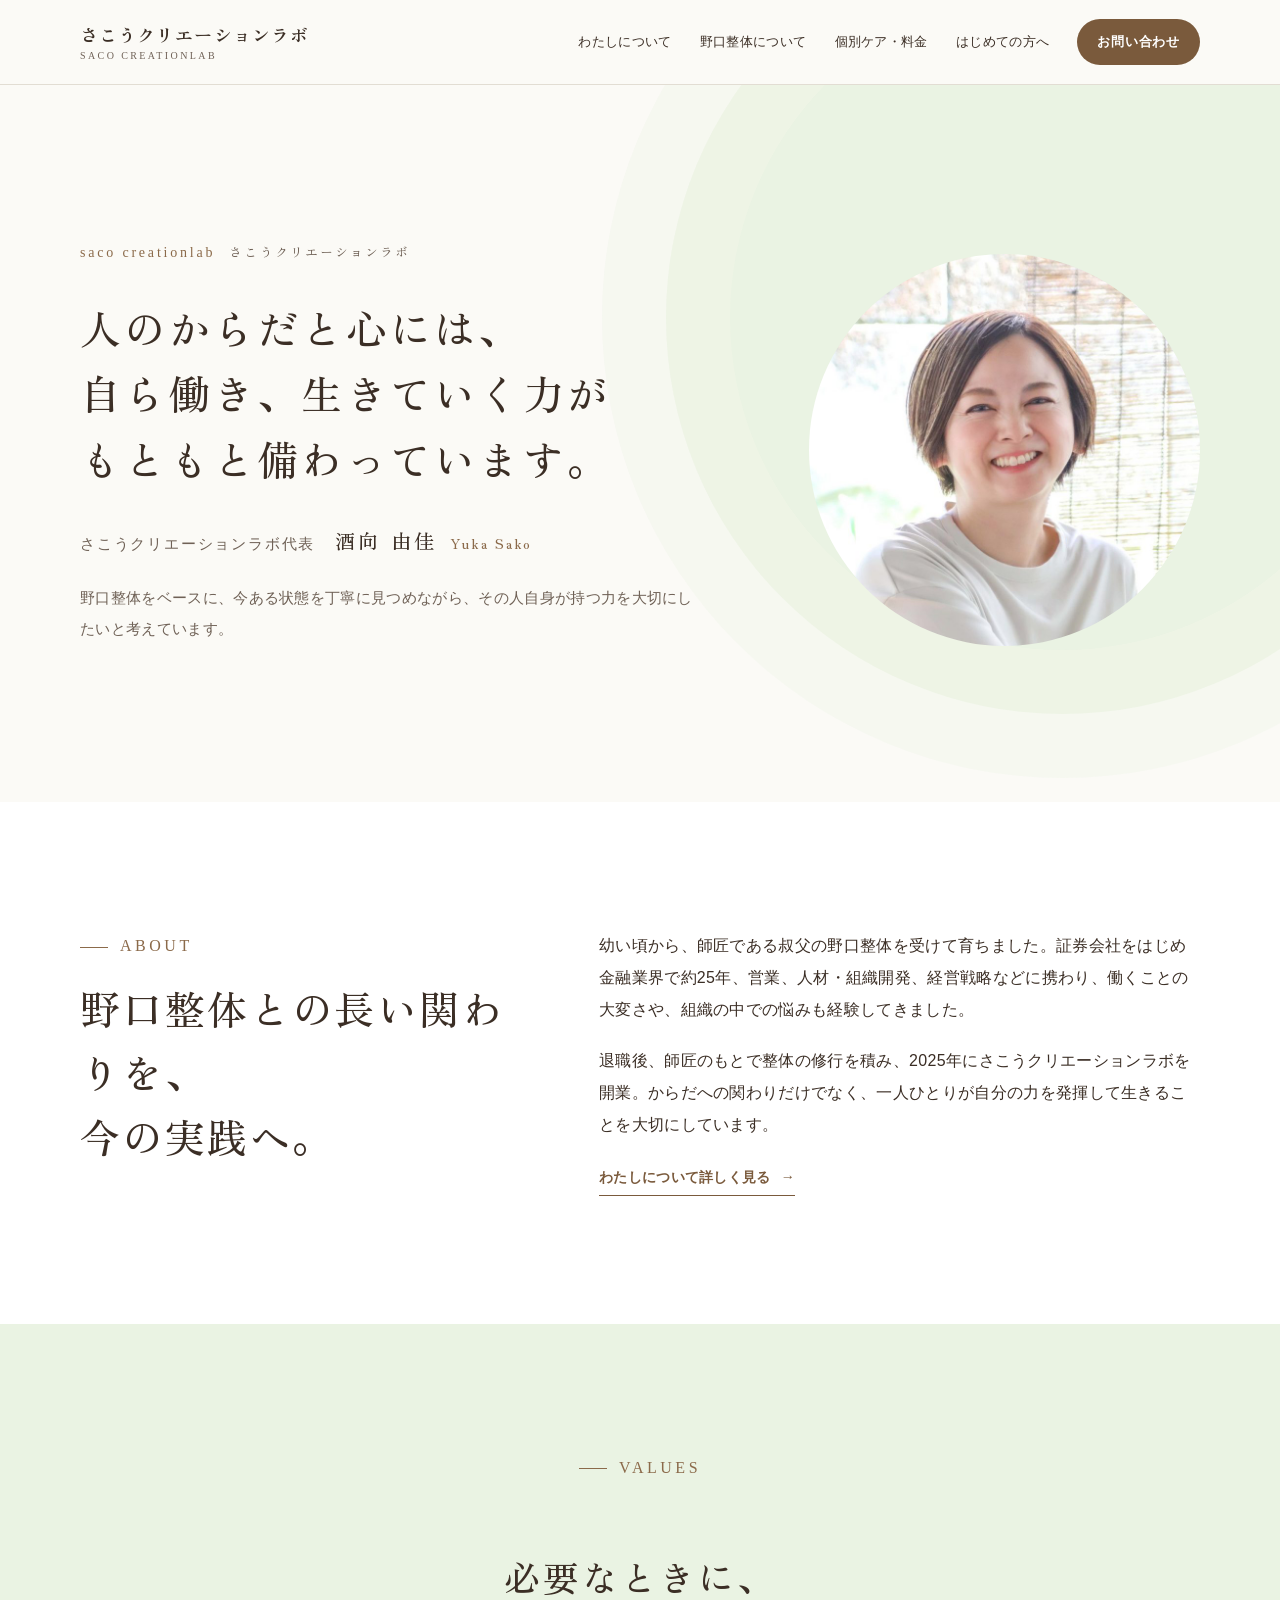
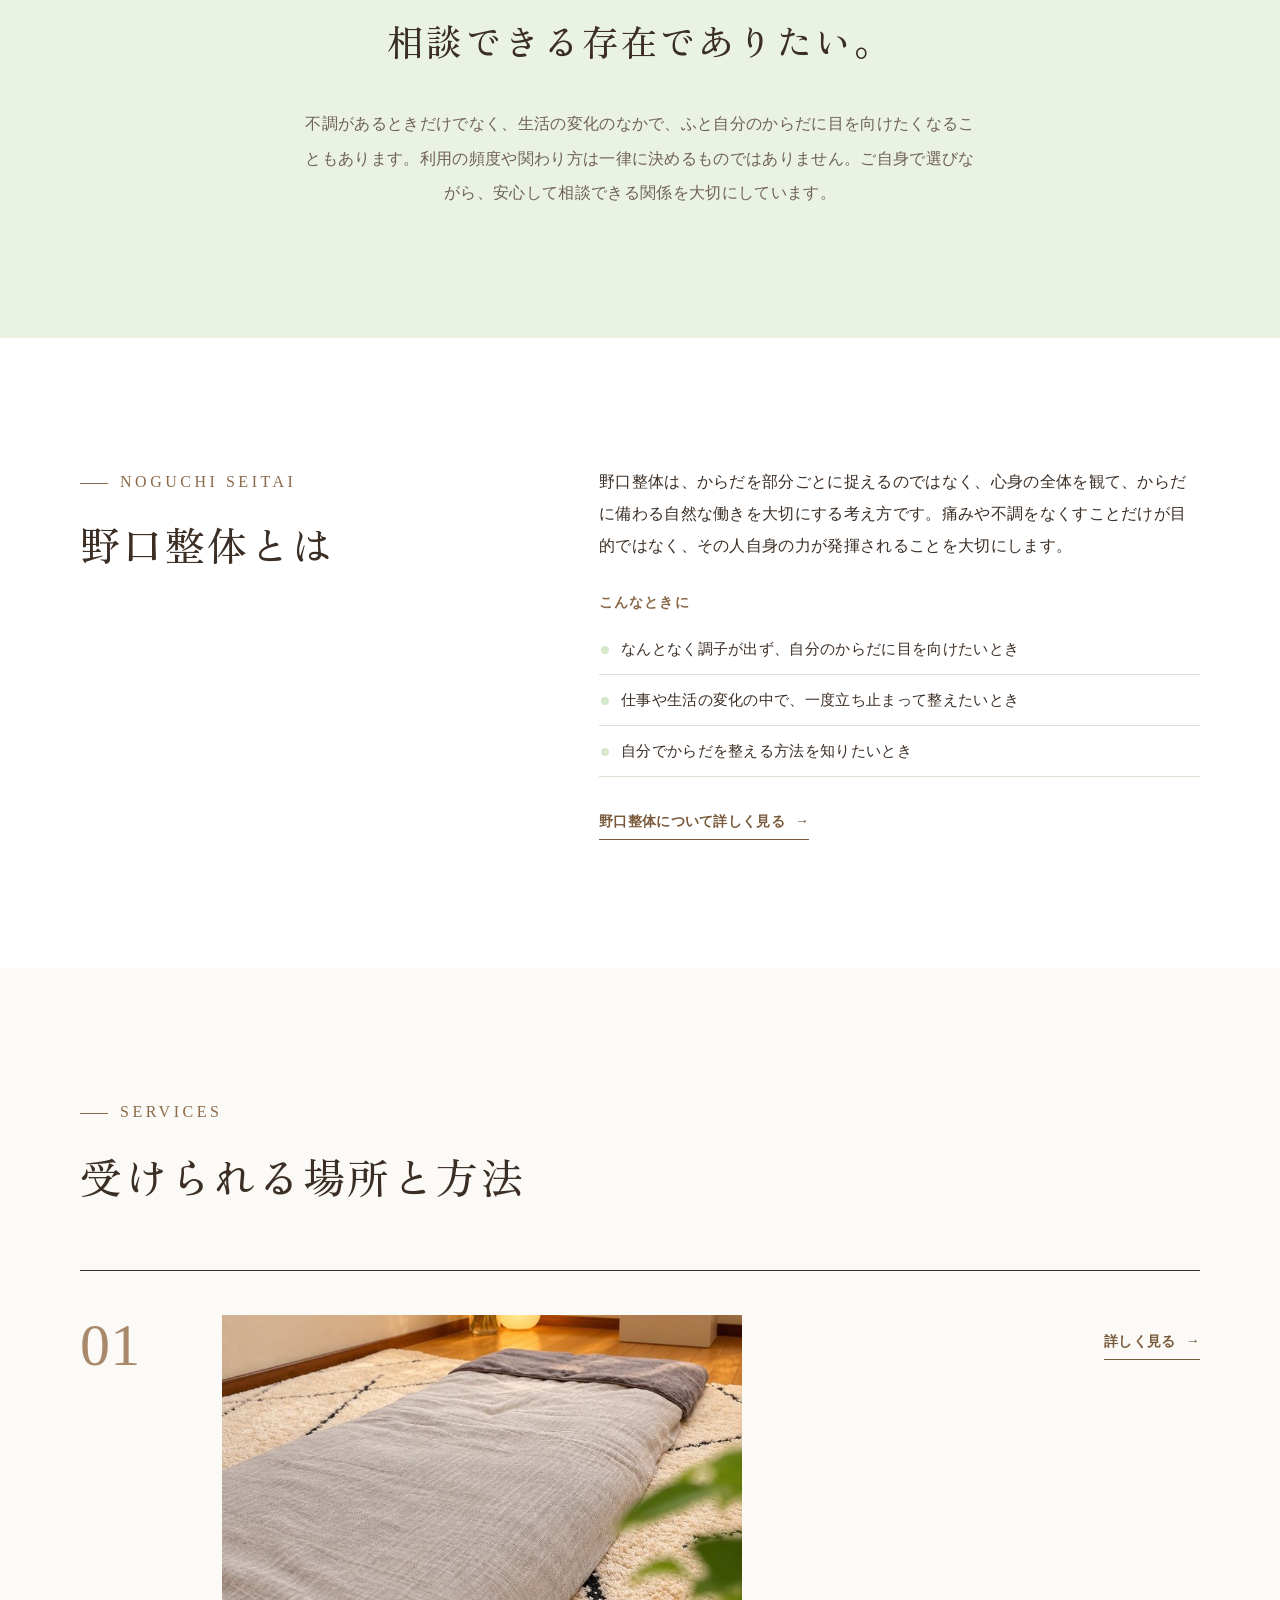
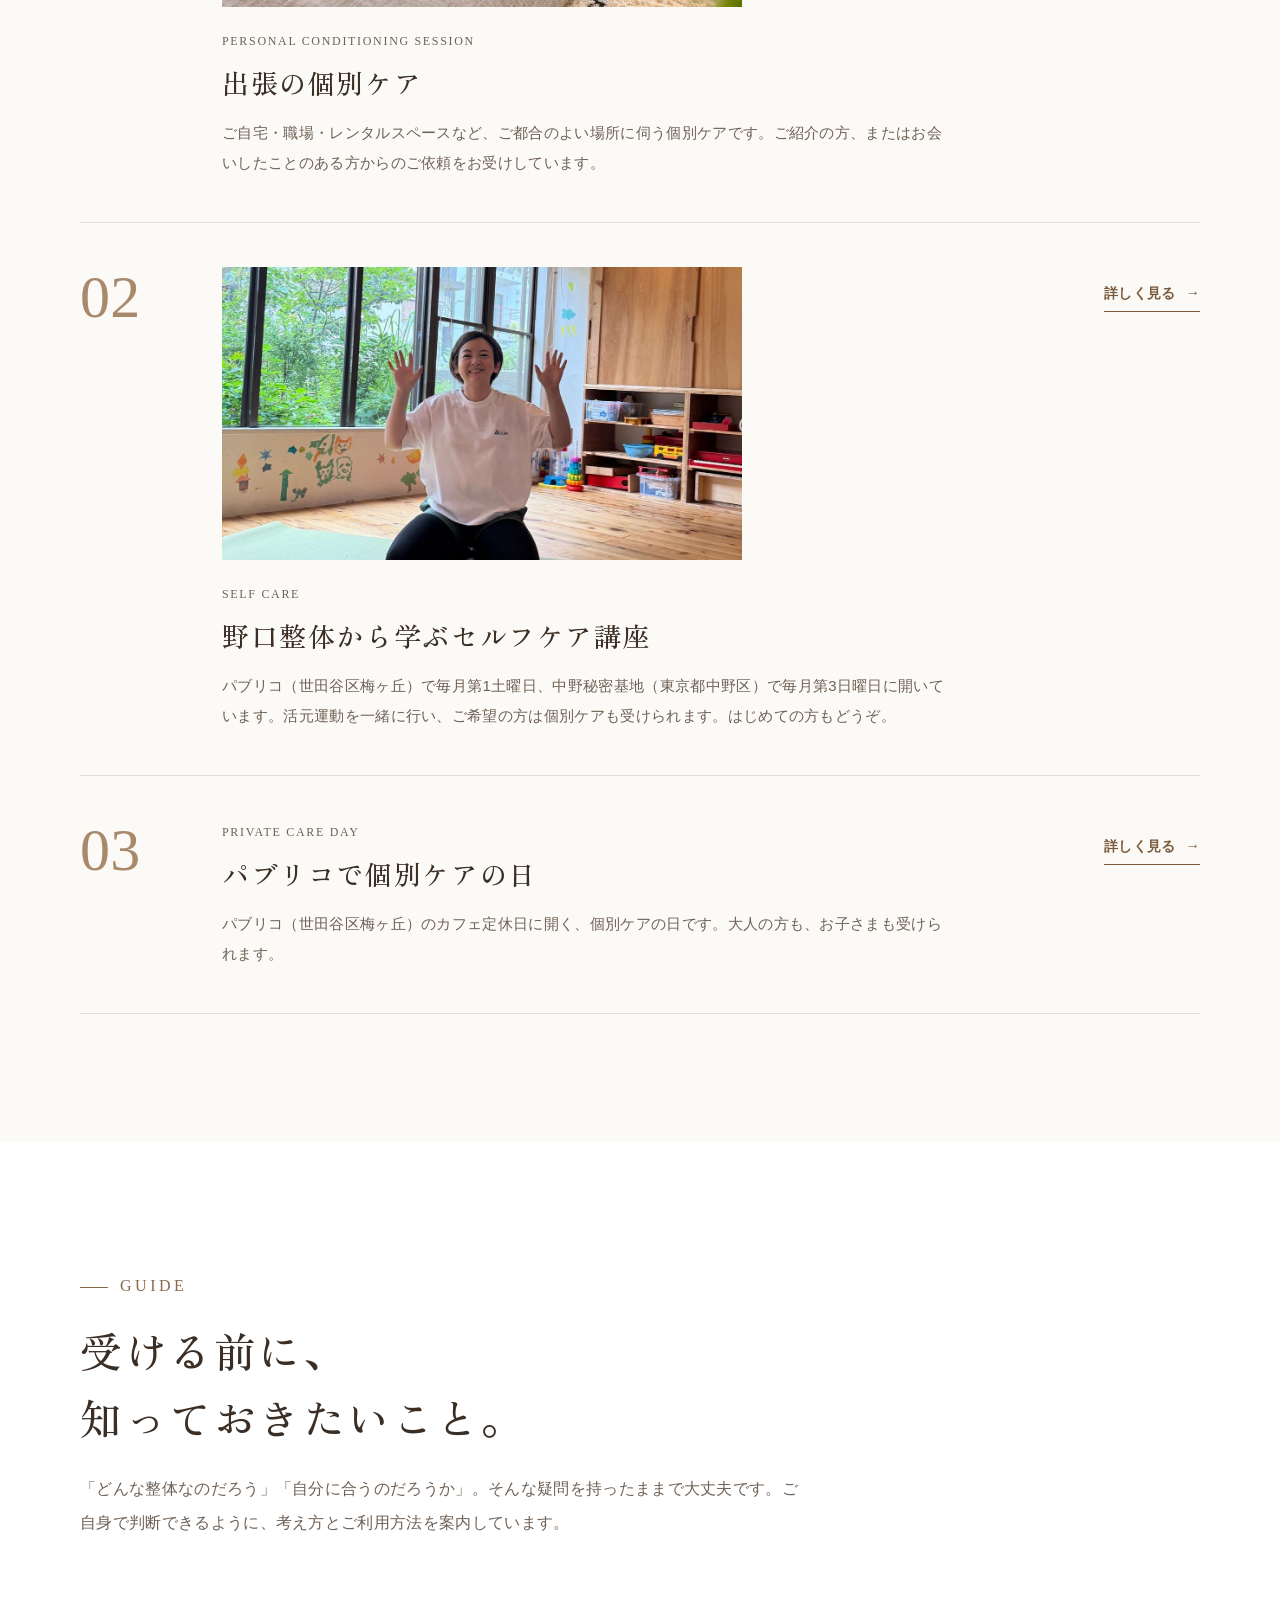
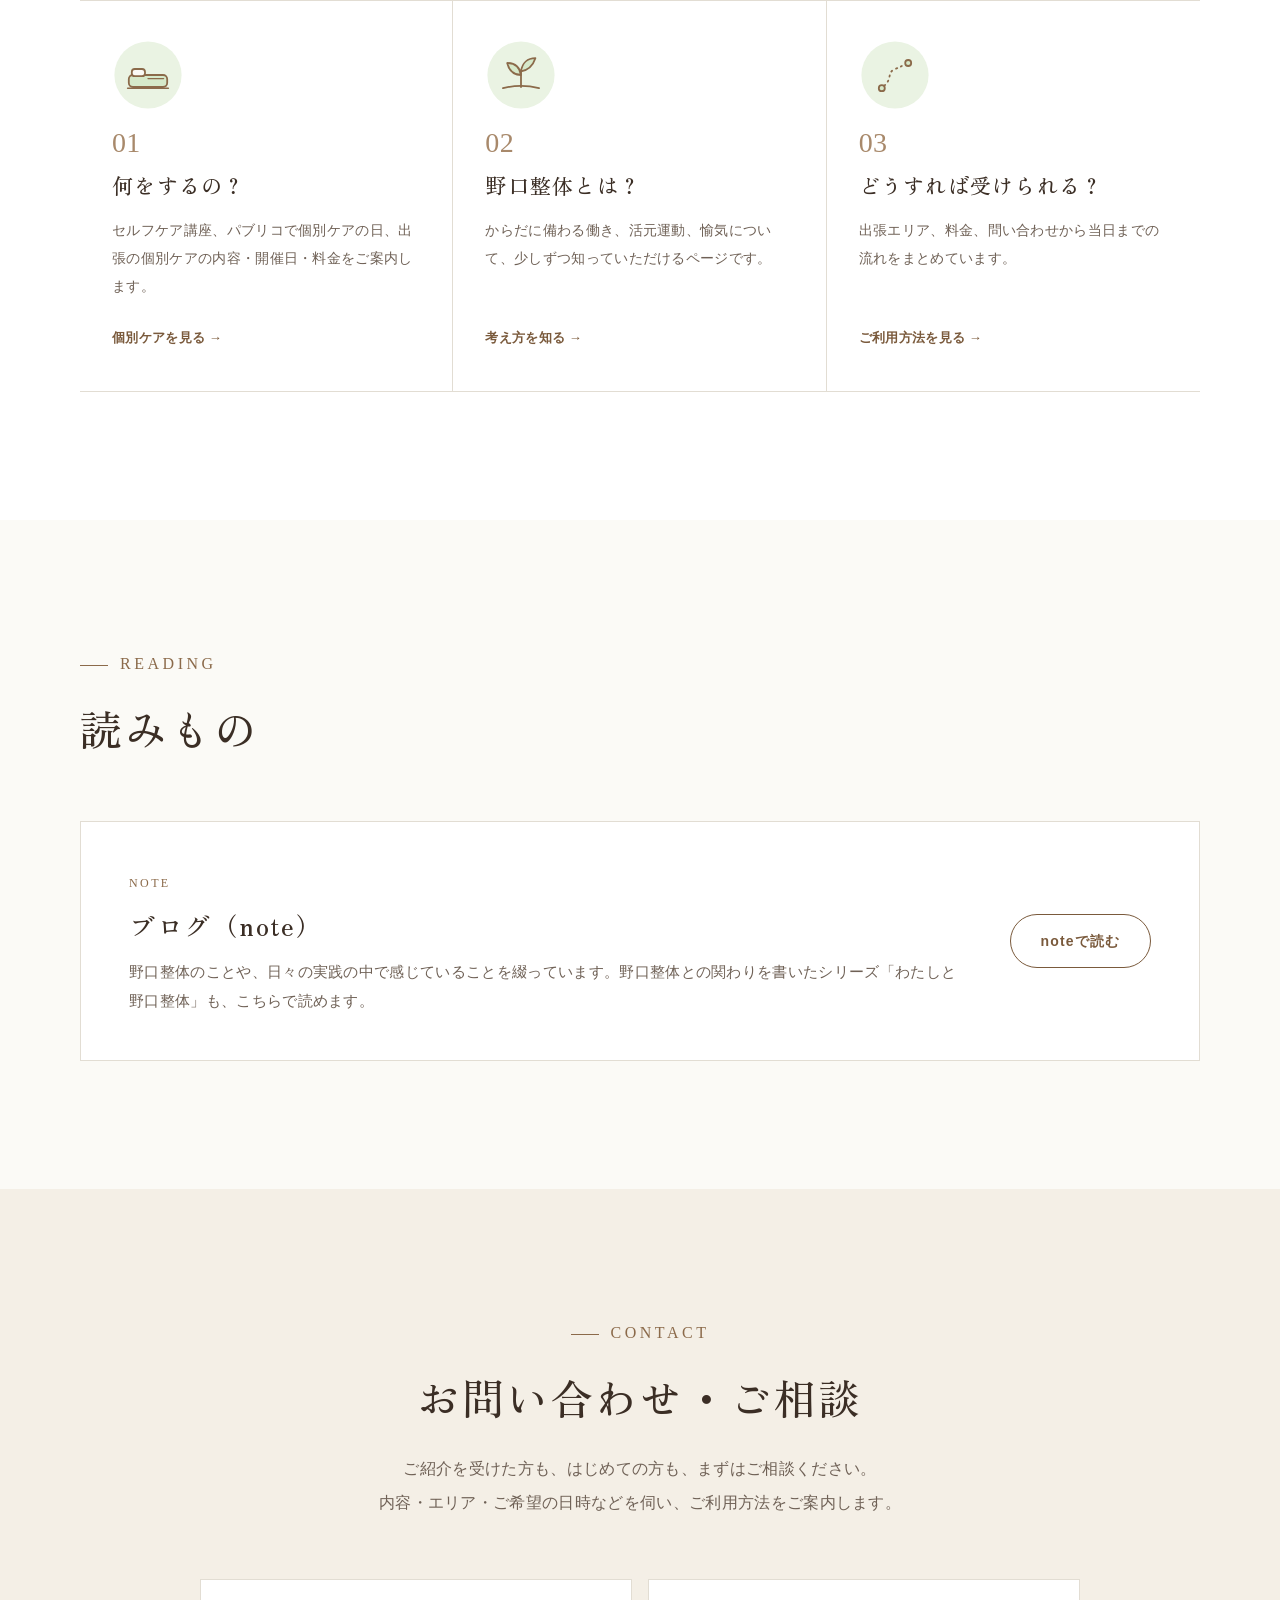
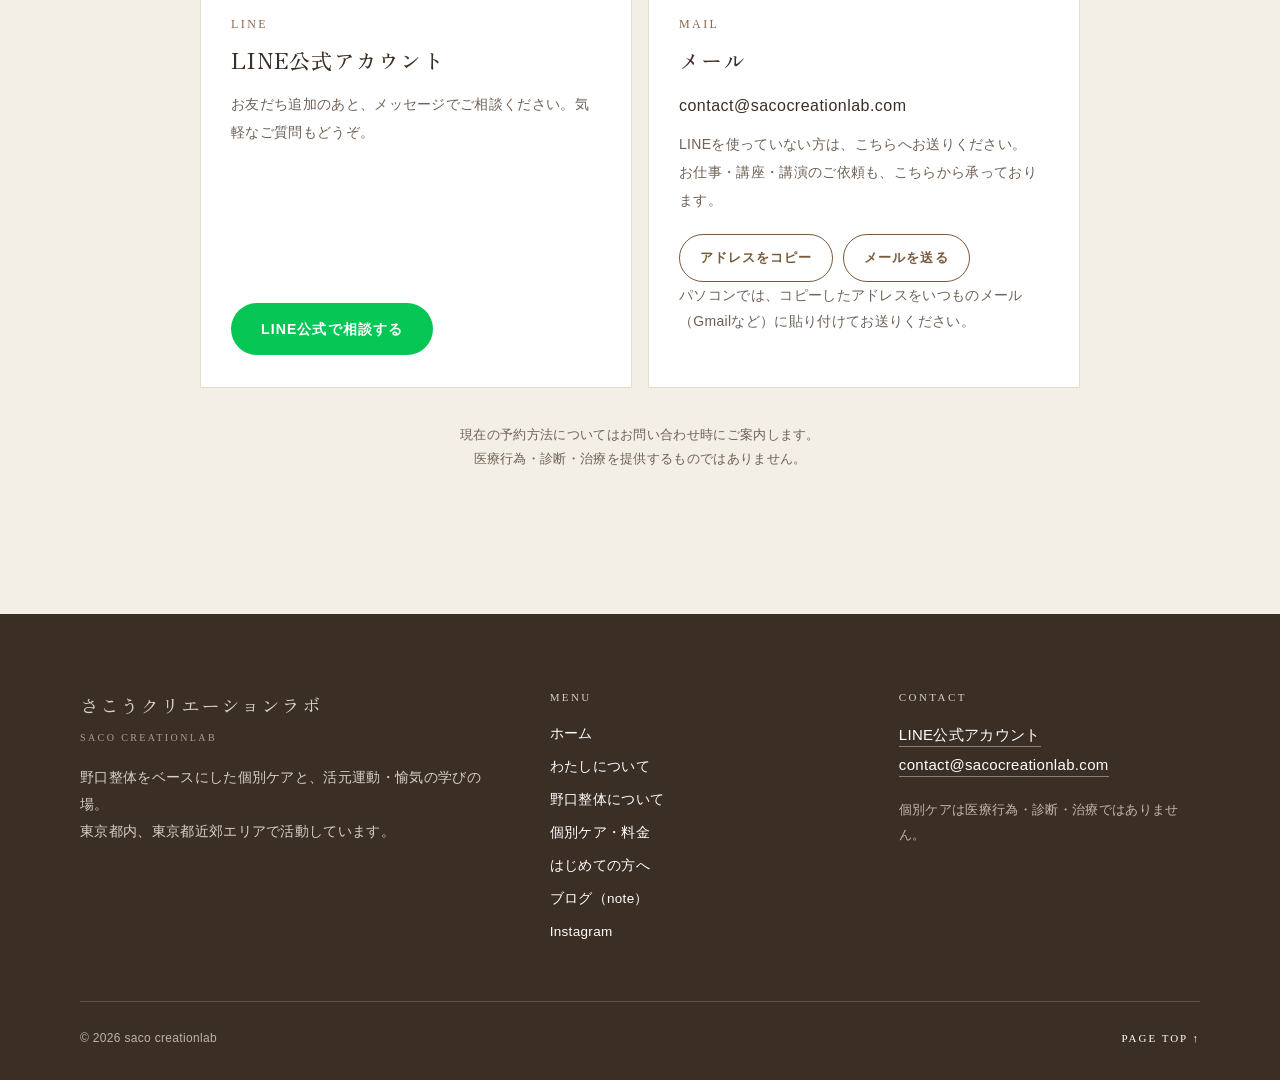
==== commit 8429278d: "トップの名前に英語表記 Yuka Sako を追加 Co-Authored-By: Claude Opus 5.5 <noreply@anthropic.com> Claude-Session: ht" ====
--- a/index.html
+++ b/index.html
@@ -9,12 +9,12 @@
 <link rel="preconnect" href="https://fonts.googleapis.com">
 <link rel="preconnect" href="https://fonts.gstatic.com" crossorigin>
 <link rel="stylesheet" href="https://fonts.googleapis.com/css2?family=Zen+Old+Mincho:wght@500;700&display=swap">
-<link rel="stylesheet" href="css/style.css?v=202611201243">
+<link rel="stylesheet" href="css/style.css?v=202611201248">
 <meta property="og:title" content="さこうクリエーションラボ｜野口整体・個別ケア">
 <meta property="og:description" content="からだに備わる働きを大切に。野口整体をベースにした個別ケアと活元運動。">
 <meta property="og:type" content="website">
 <meta property="og:url" content="https://sacocreationlab.com/">
-<script type="application/ld+json">{"@context":"https://schema.org","@type":"ProfessionalService","name":"さこうクリエーションラボ","url":"https://sacocreationlab.com/","description":"野口整体をベースとした個別ケアと活元運動の提供","areaServed":["東京都","東京23区","世田谷区","中野区","神奈川県","横浜市","茅ヶ崎市","鎌倉市"],"founder":{"@type":"Person","name":"酒向由佳"}}</script>
+<script type="application/ld+json">{"@context":"https://schema.org","@type":"ProfessionalService","name":"さこうクリエーションラボ","url":"https://sacocreationlab.com/","description":"野口整体をベースとした個別ケアと活元運動の提供","areaServed":["東京都","東京23区","世田谷区","中野区","神奈川県","横浜市","茅ヶ崎市","鎌倉市"],"founder":{"@type":"Person","name":"酒向由佳","alternateName":"Yuka Sako"}}</script>
 </head>
 <body id="top">
 <a class="skip" href="#main">本文へ移動</a>
@@ -32,7 +32,7 @@
     <div>
       <p class="hero-brand">saco creationlab<span>さこうクリエーションラボ</span></p>
       <h1 class="hero-copy"><span>人のからだと心には、</span><span>自ら働き、生きていく力が</span><span>もともと備わっています。</span></h1>
-      <p class="hero-name-line">さこうクリエーションラボ代表　<strong>酒向 由佳</strong></p>
+      <p class="hero-name-line"><span class="role">さこうクリエーションラボ代表</span><strong>酒向 由佳</strong><span class="name-en">Yuka Sako</span></p>
       <p class="small">野口整体をベースに、今ある状態を丁寧に見つめながら、その人自身が持つ力を大切にしたいと考えています。</p>
     </div>
     <figure class="hero-photo"><img src="images/profile.jpg" alt="酒向由佳の写真" width="800" height="800"></figure>
@@ -220,6 +220,6 @@
     <a class="pagetop" href="#top">PAGE TOP ↑</a>
   </div>
 </footer>
-<script src="js/site.js?v=202611201243"></script>
+<script src="js/site.js?v=202611201248"></script>
 </body>
 </html>
--- a/css/style.css
+++ b/css/style.css
@@ -396,3 +396,6 @@
 .mail-actions{display:flex;flex-wrap:wrap;gap:10px}
 .mail-actions .btn{min-height:46px;padding:10px 20px;font-size:13px;cursor:pointer;font-family:inherit}
 .copy-hint{margin:12px 0 0;flex:0}
+.hero-name-line .name-en{display:inline-block;margin-left:.9em;font-family:var(--serif);font-size:14px;letter-spacing:.14em;color:var(--label)}
+.hero-name-line strong{margin-left:1em}
+@media (max-width:640px){.hero-name-line .role{display:block;margin-bottom:4px}.hero-name-line strong{margin-left:0}}
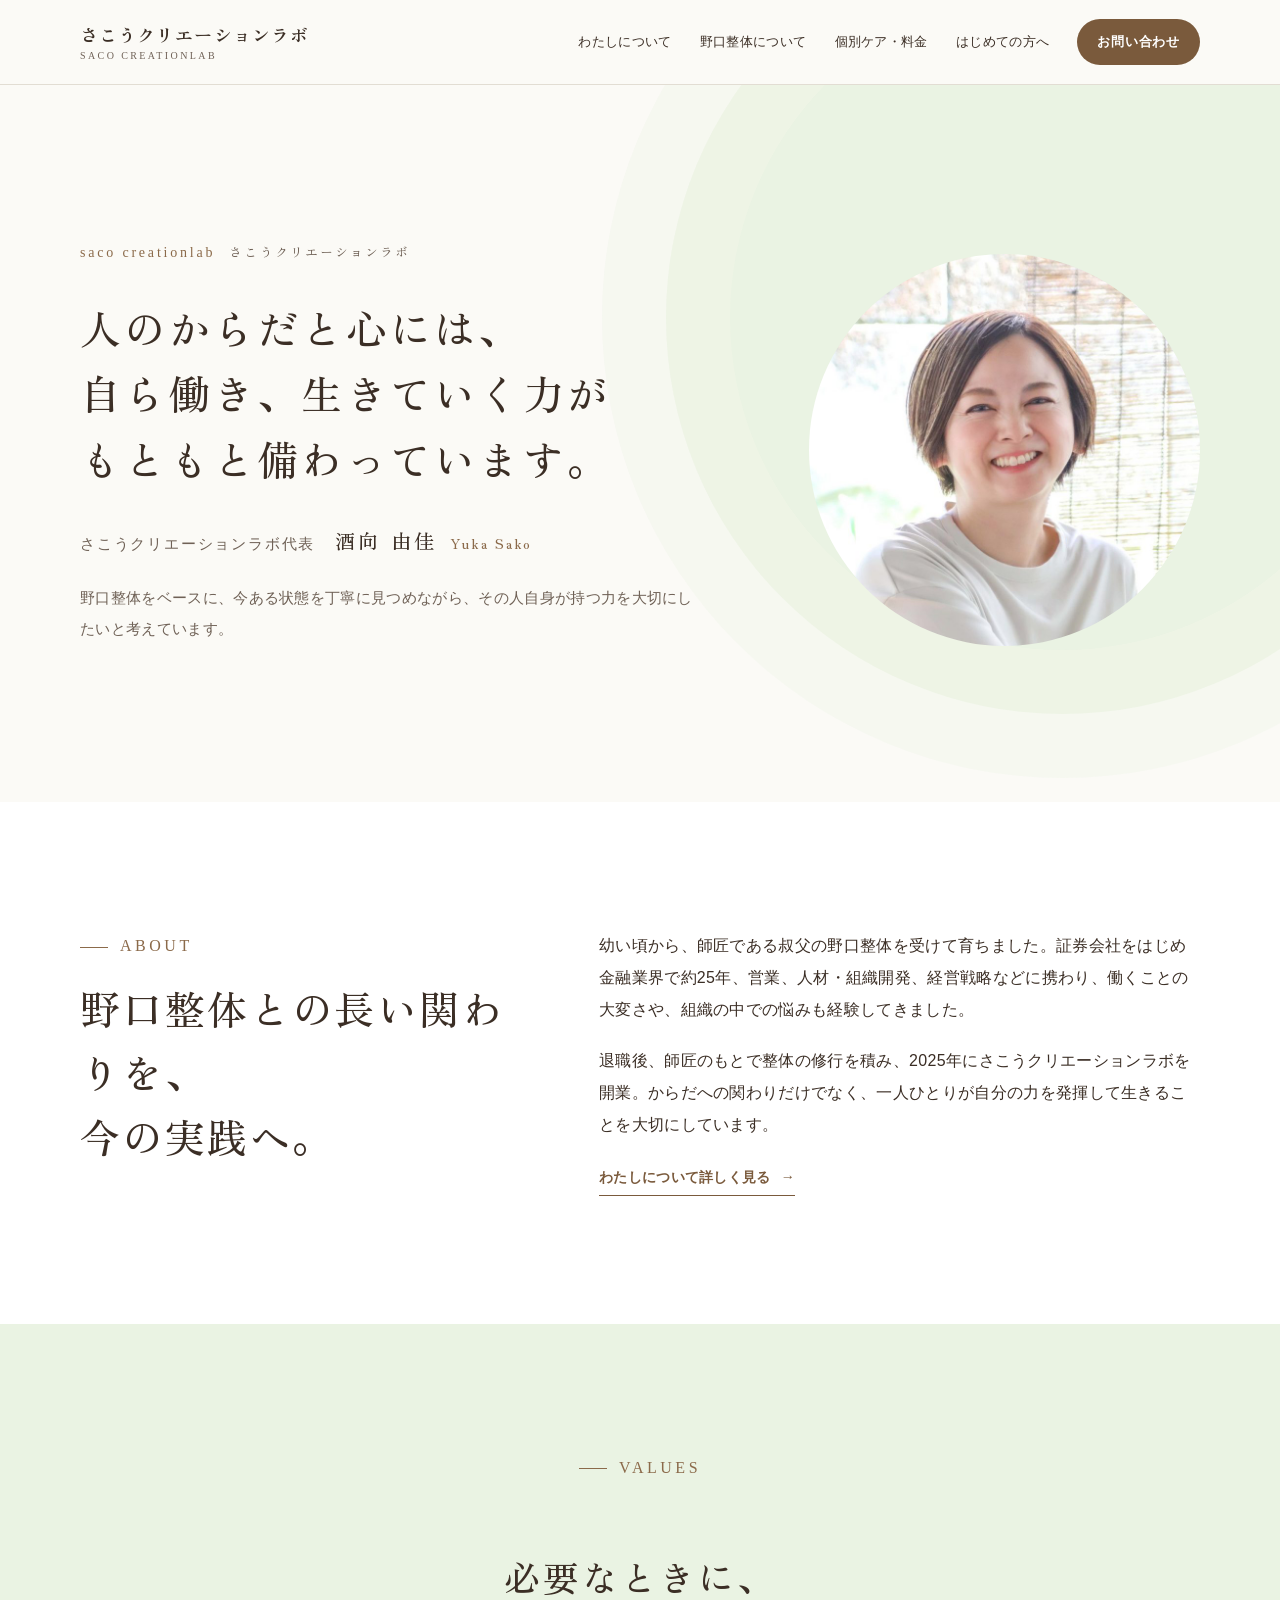
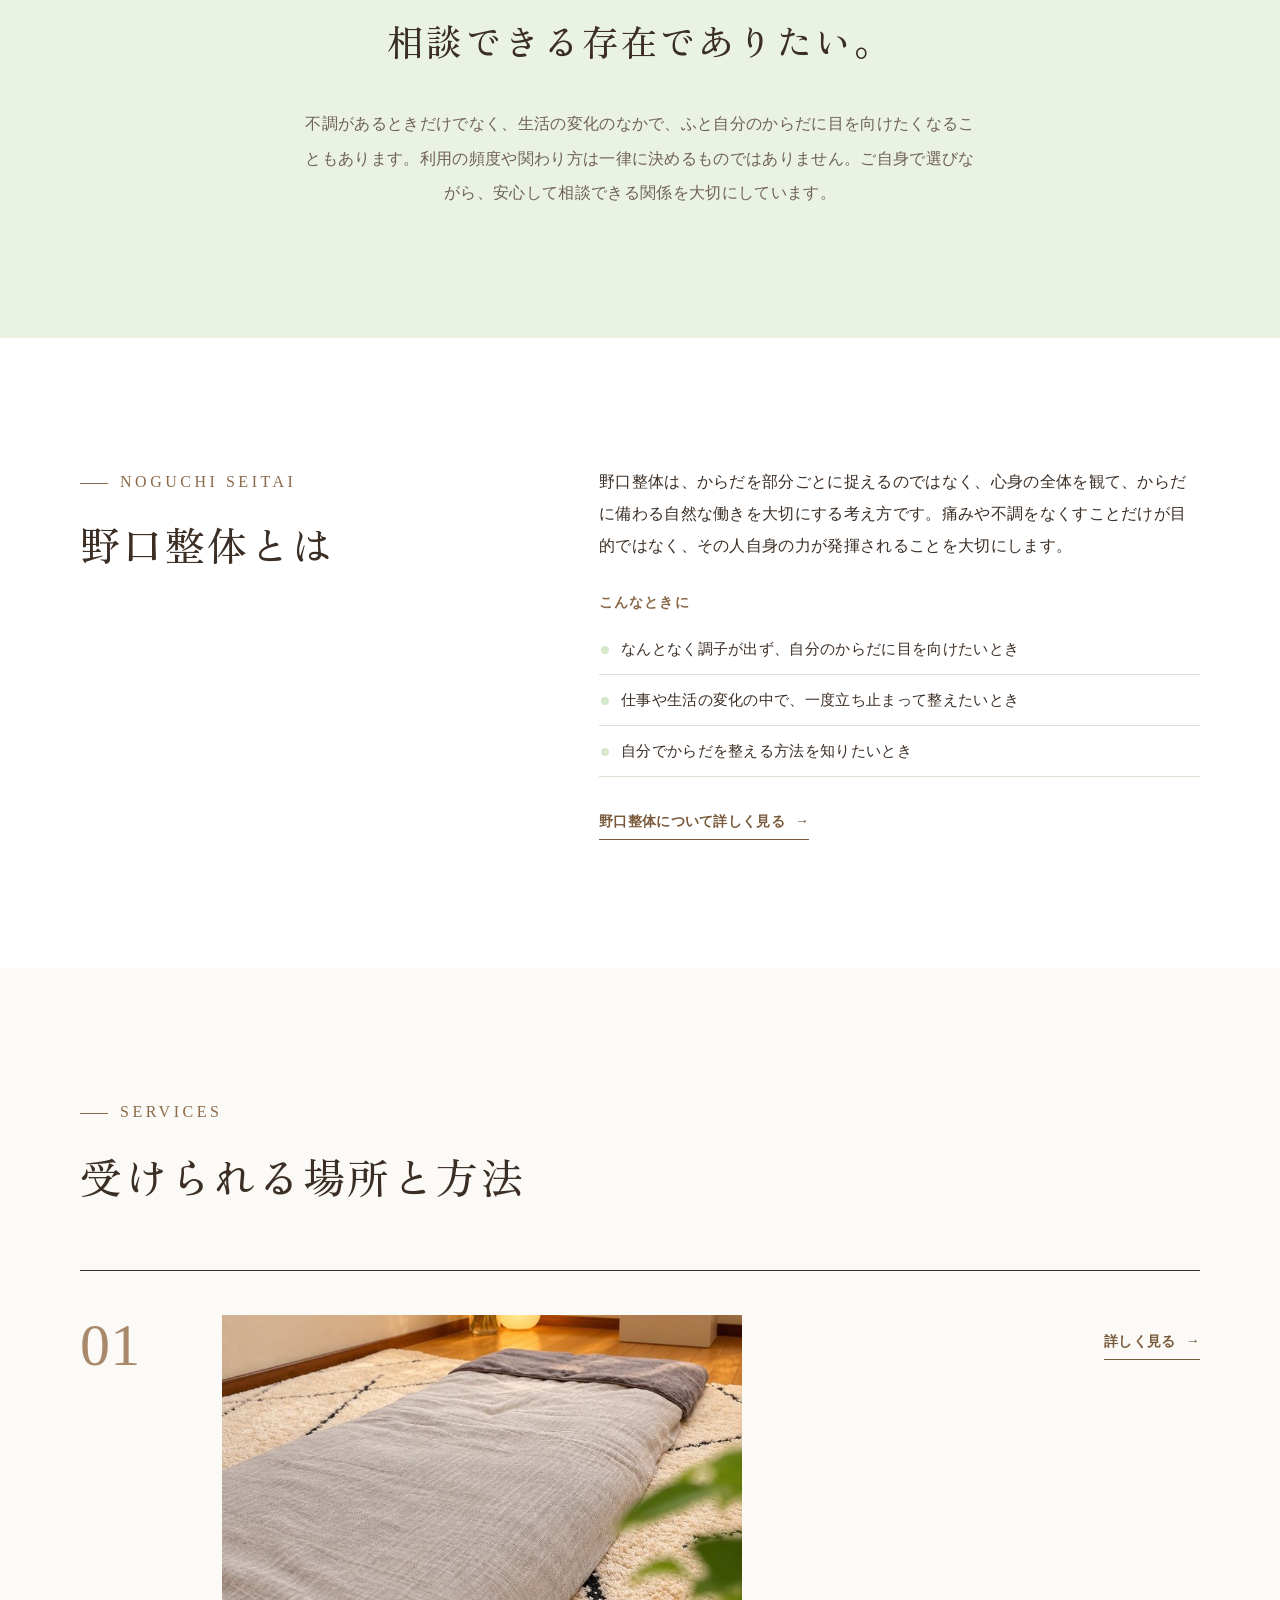
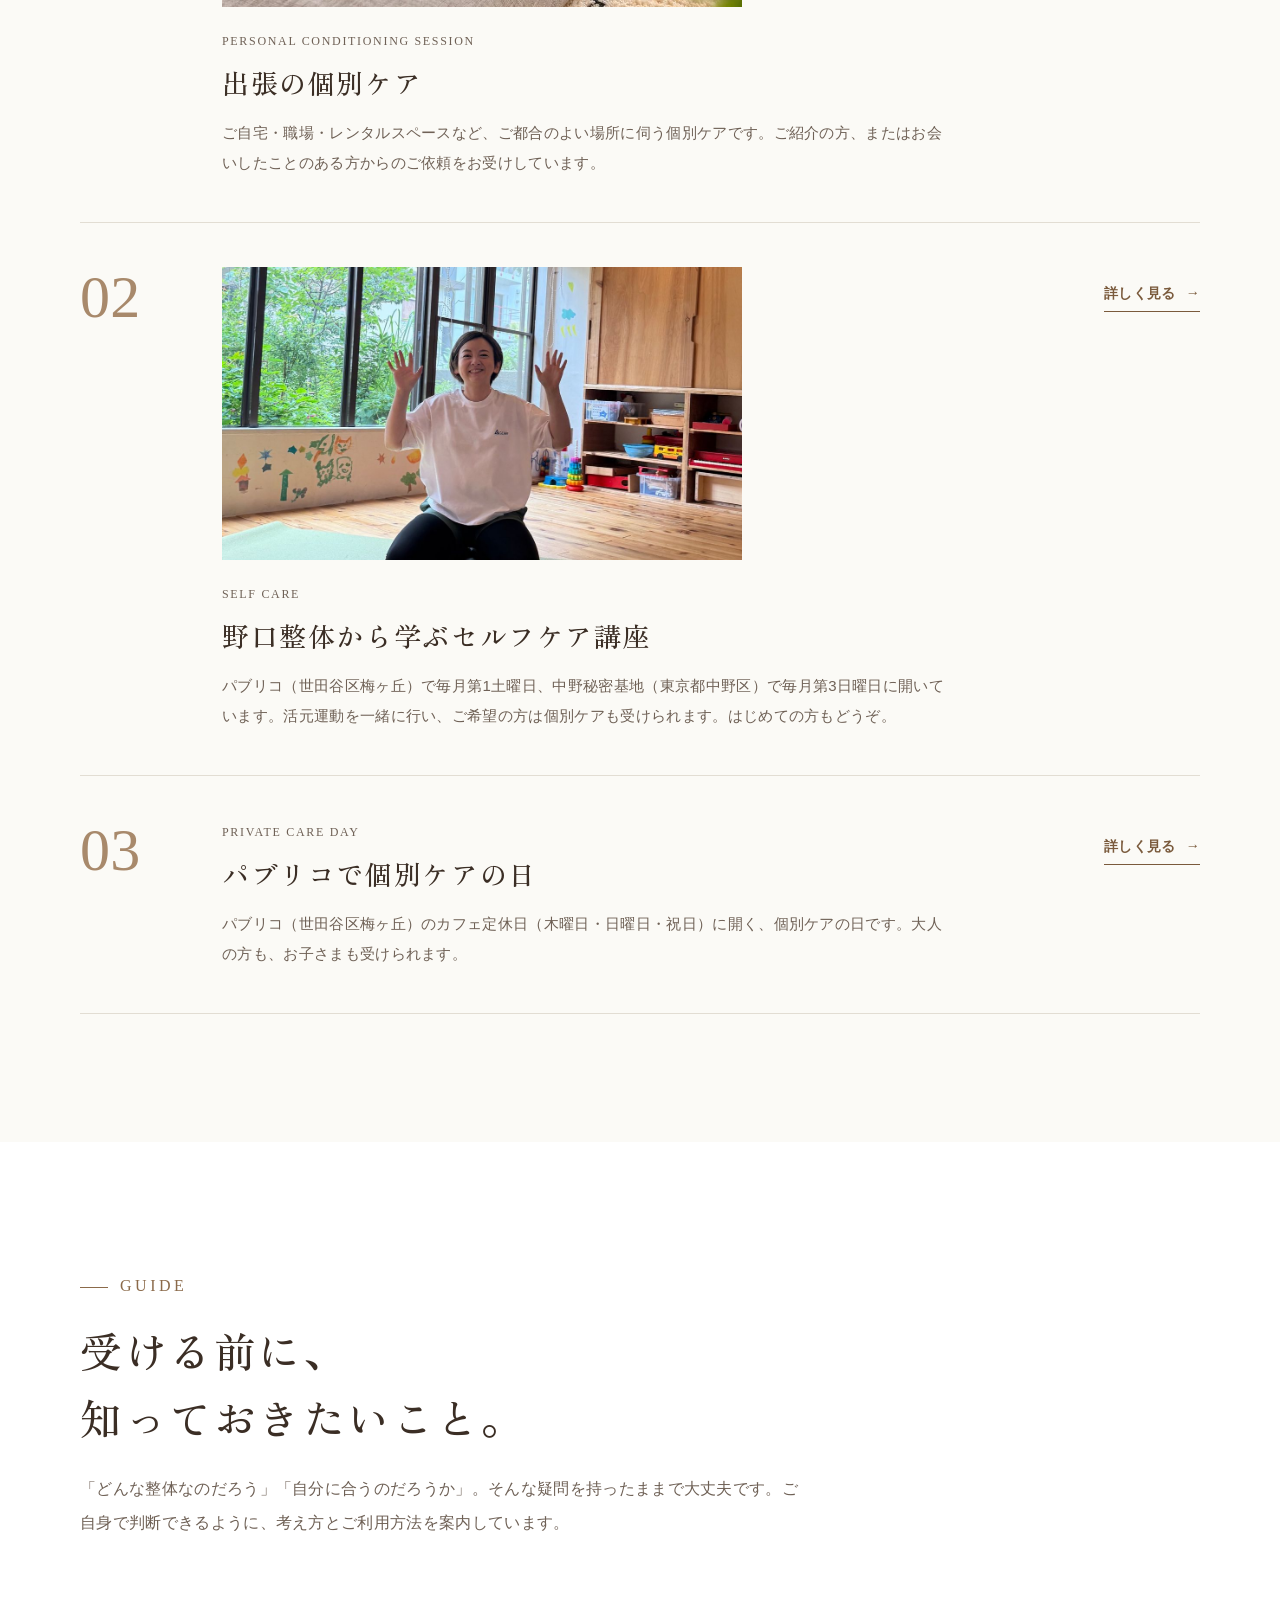
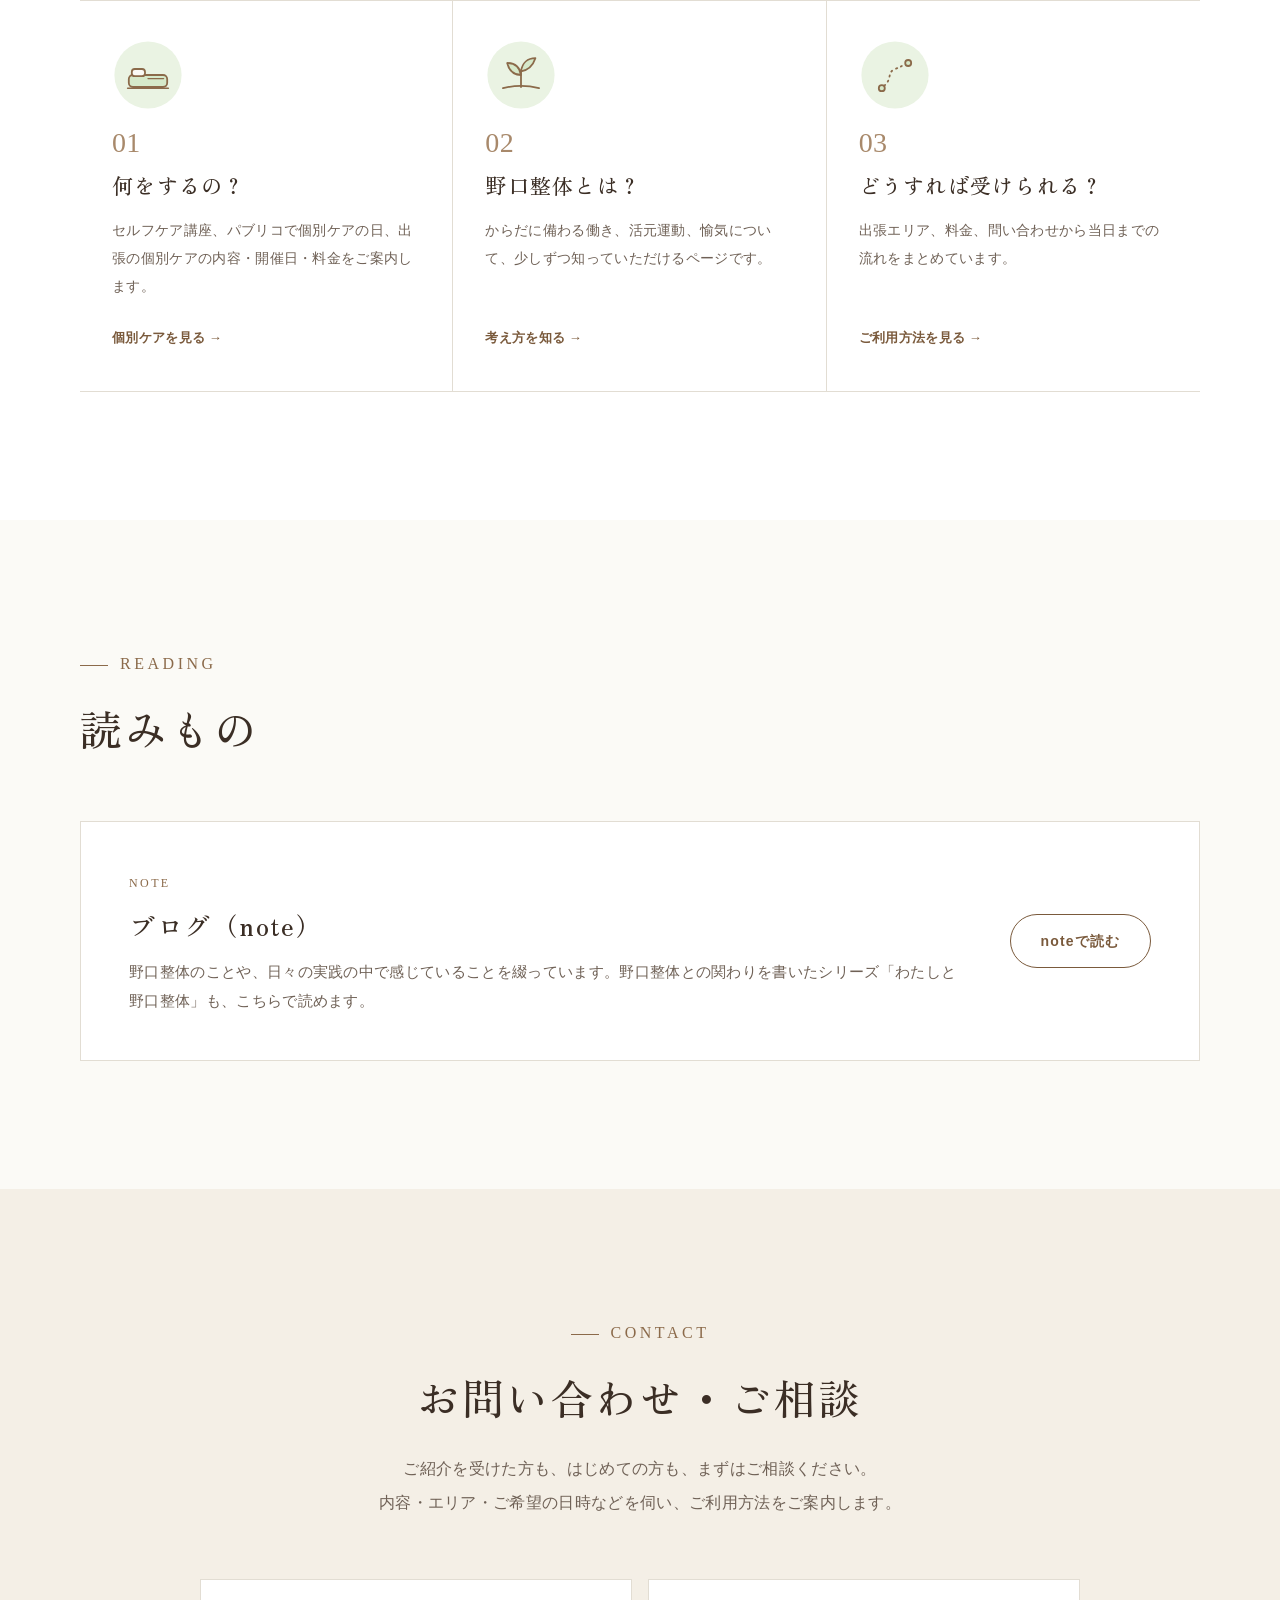
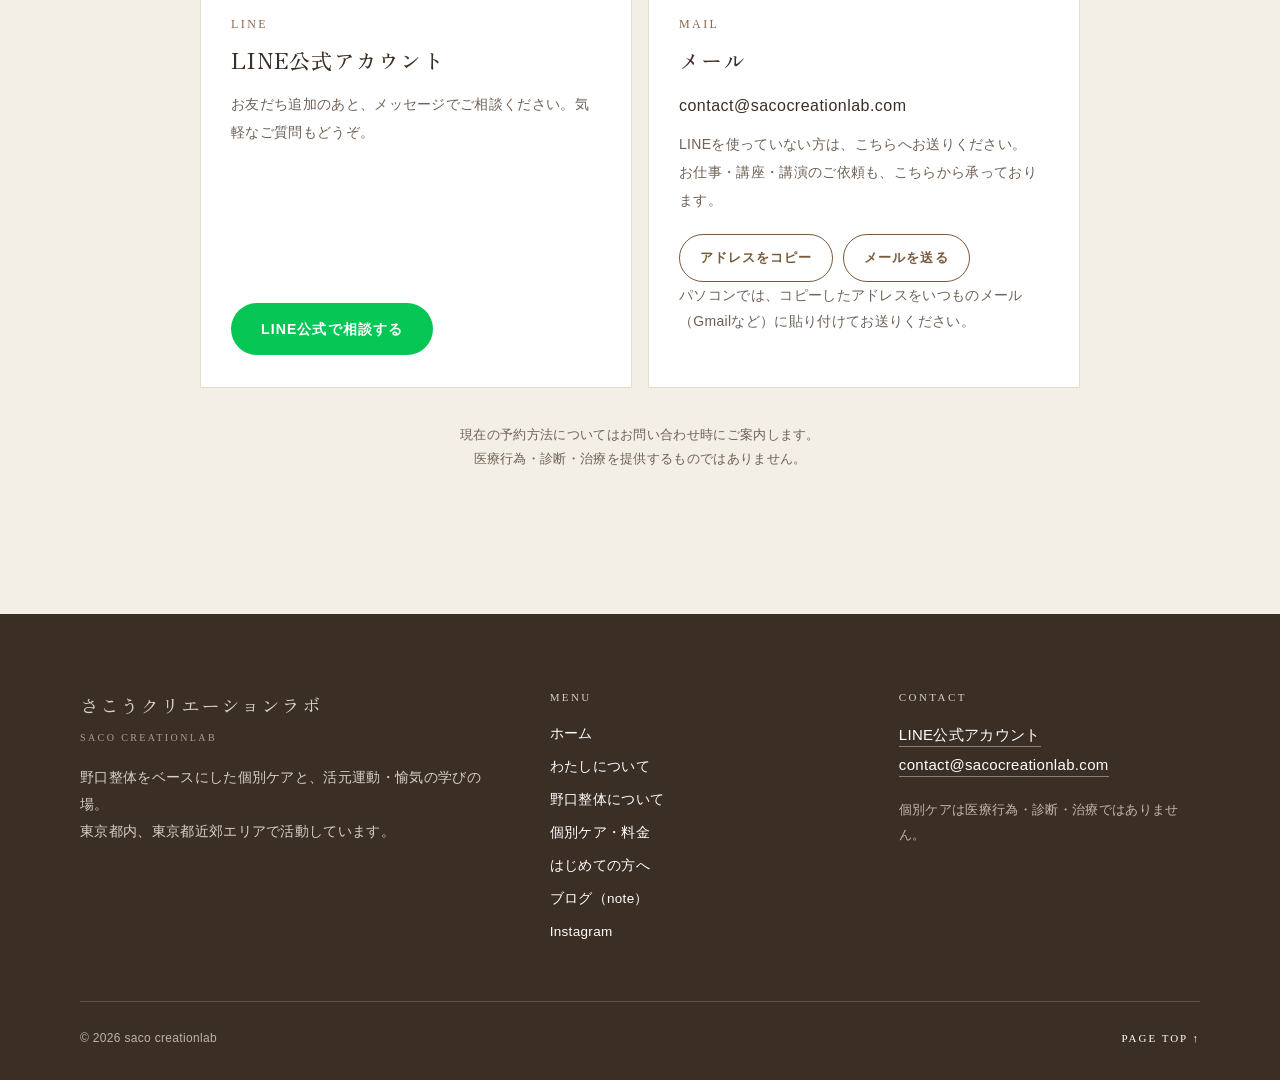
==== commit c83ade24: "パブリコの定休日（木・日・祝）を個別ケアの日の開催日に記載 Co-Authored-By: Claude Opus 5.5 <noreply@anthropic.com> Claude-Session" ====
--- a/index.html
+++ b/index.html
@@ -9,7 +9,10 @@
 <link rel="preconnect" href="https://fonts.googleapis.com">
 <link rel="preconnect" href="https://fonts.gstatic.com" crossorigin>
 <link rel="stylesheet" href="https://fonts.googleapis.com/css2?family=Zen+Old+Mincho:wght@500;700&display=swap">
-<link rel="stylesheet" href="css/style.css?v=202611201248">
+<link rel="icon" href="favicon.ico" sizes="32x32">
+<link rel="icon" href="favicon.svg" type="image/svg+xml">
+<link rel="apple-touch-icon" href="apple-touch-icon.png">
+<link rel="stylesheet" href="css/style.css?v=202611201355">
 <meta property="og:title" content="さこうクリエーションラボ｜野口整体・個別ケア">
 <meta property="og:description" content="からだに備わる働きを大切に。野口整体をベースにした個別ケアと活元運動。">
 <meta property="og:type" content="website">
@@ -116,7 +119,7 @@
         <div>
           <span class="sub">PRIVATE CARE DAY</span>
           <h3>パブリコで個別ケアの日</h3>
-          <p>パブリコ（世田谷区梅ヶ丘）のカフェ定休日に開く、個別ケアの日です。大人の方も、お子さまも受けられます。</p>
+          <p>パブリコ（世田谷区梅ヶ丘）のカフェ定休日（木曜日・日曜日・祝日）に開く、個別ケアの日です。大人の方も、お子さまも受けられます。</p>
         </div>
         <div class="side">
           <a class="textlink" href="care.html#event">詳しく見る</a>
@@ -220,6 +223,6 @@
     <a class="pagetop" href="#top">PAGE TOP ↑</a>
   </div>
 </footer>
-<script src="js/site.js?v=202611201248"></script>
+<script src="js/site.js?v=202611201355"></script>
 </body>
 </html>
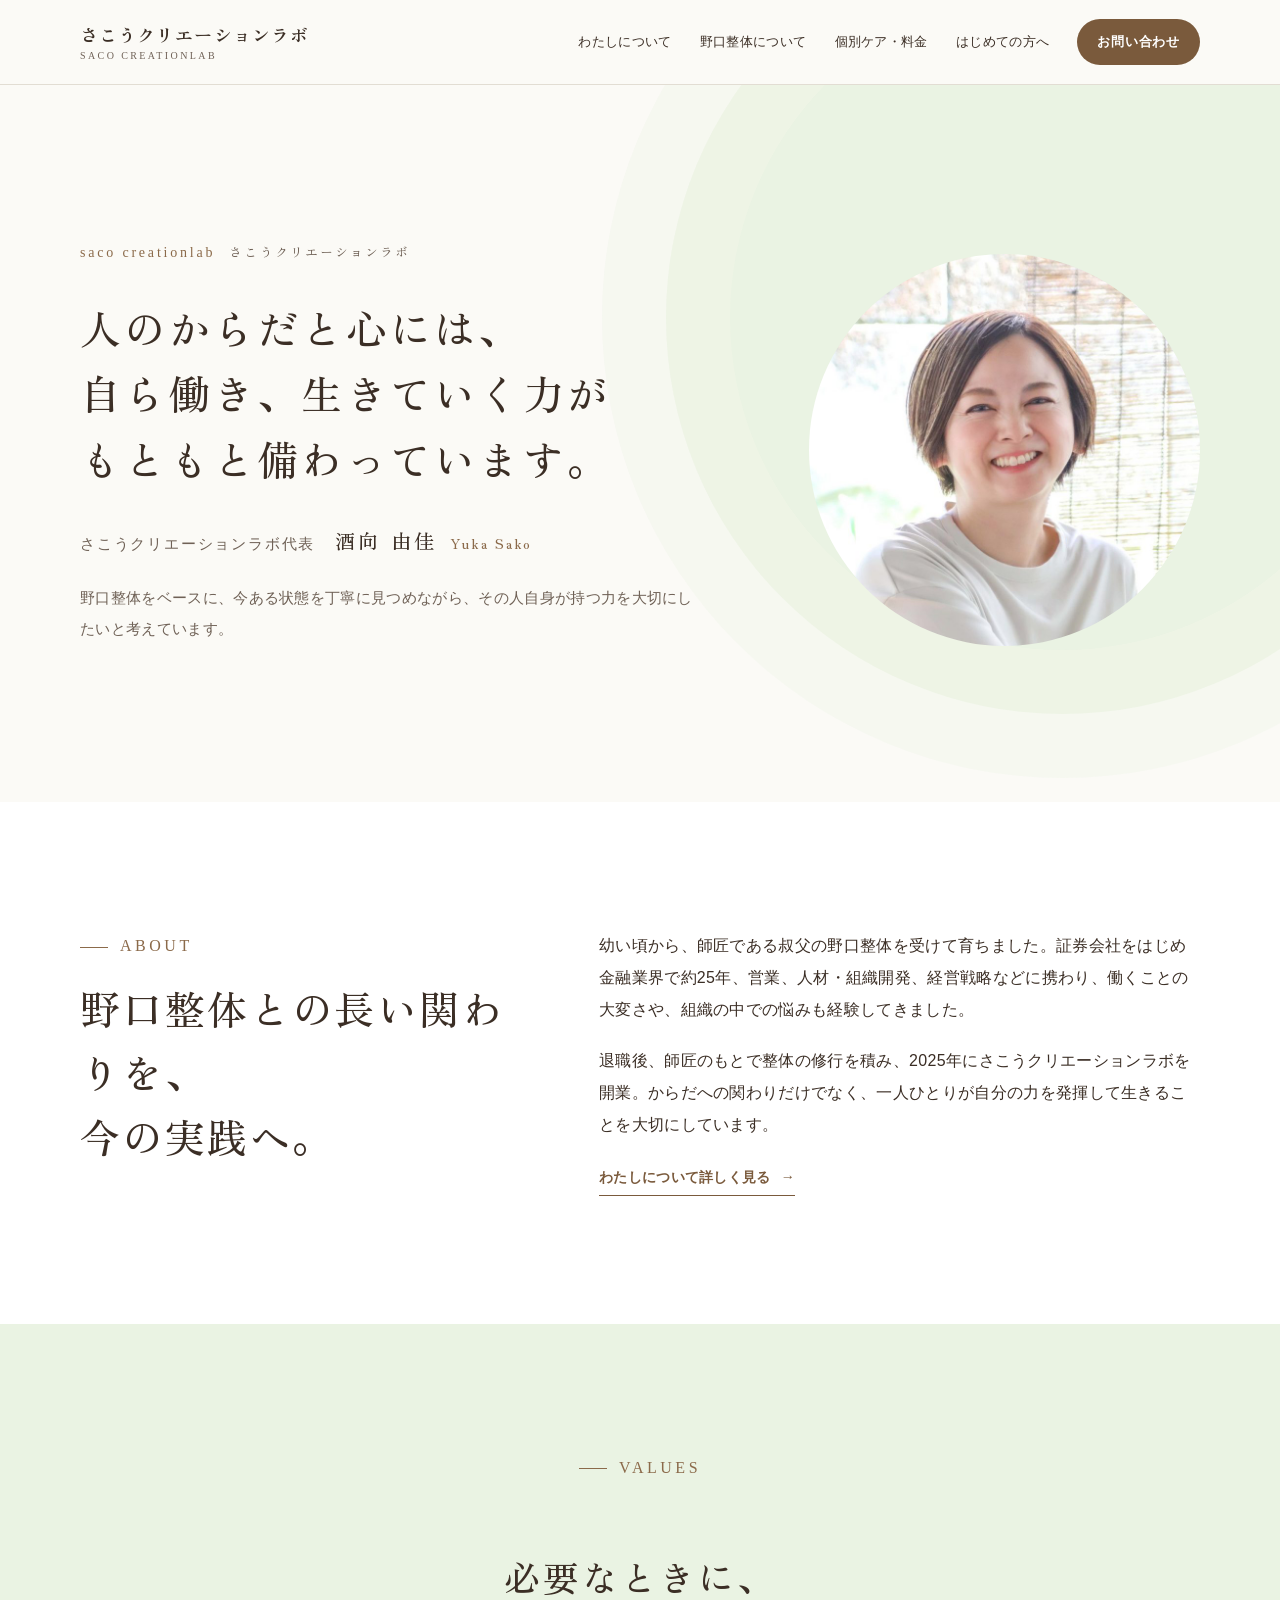
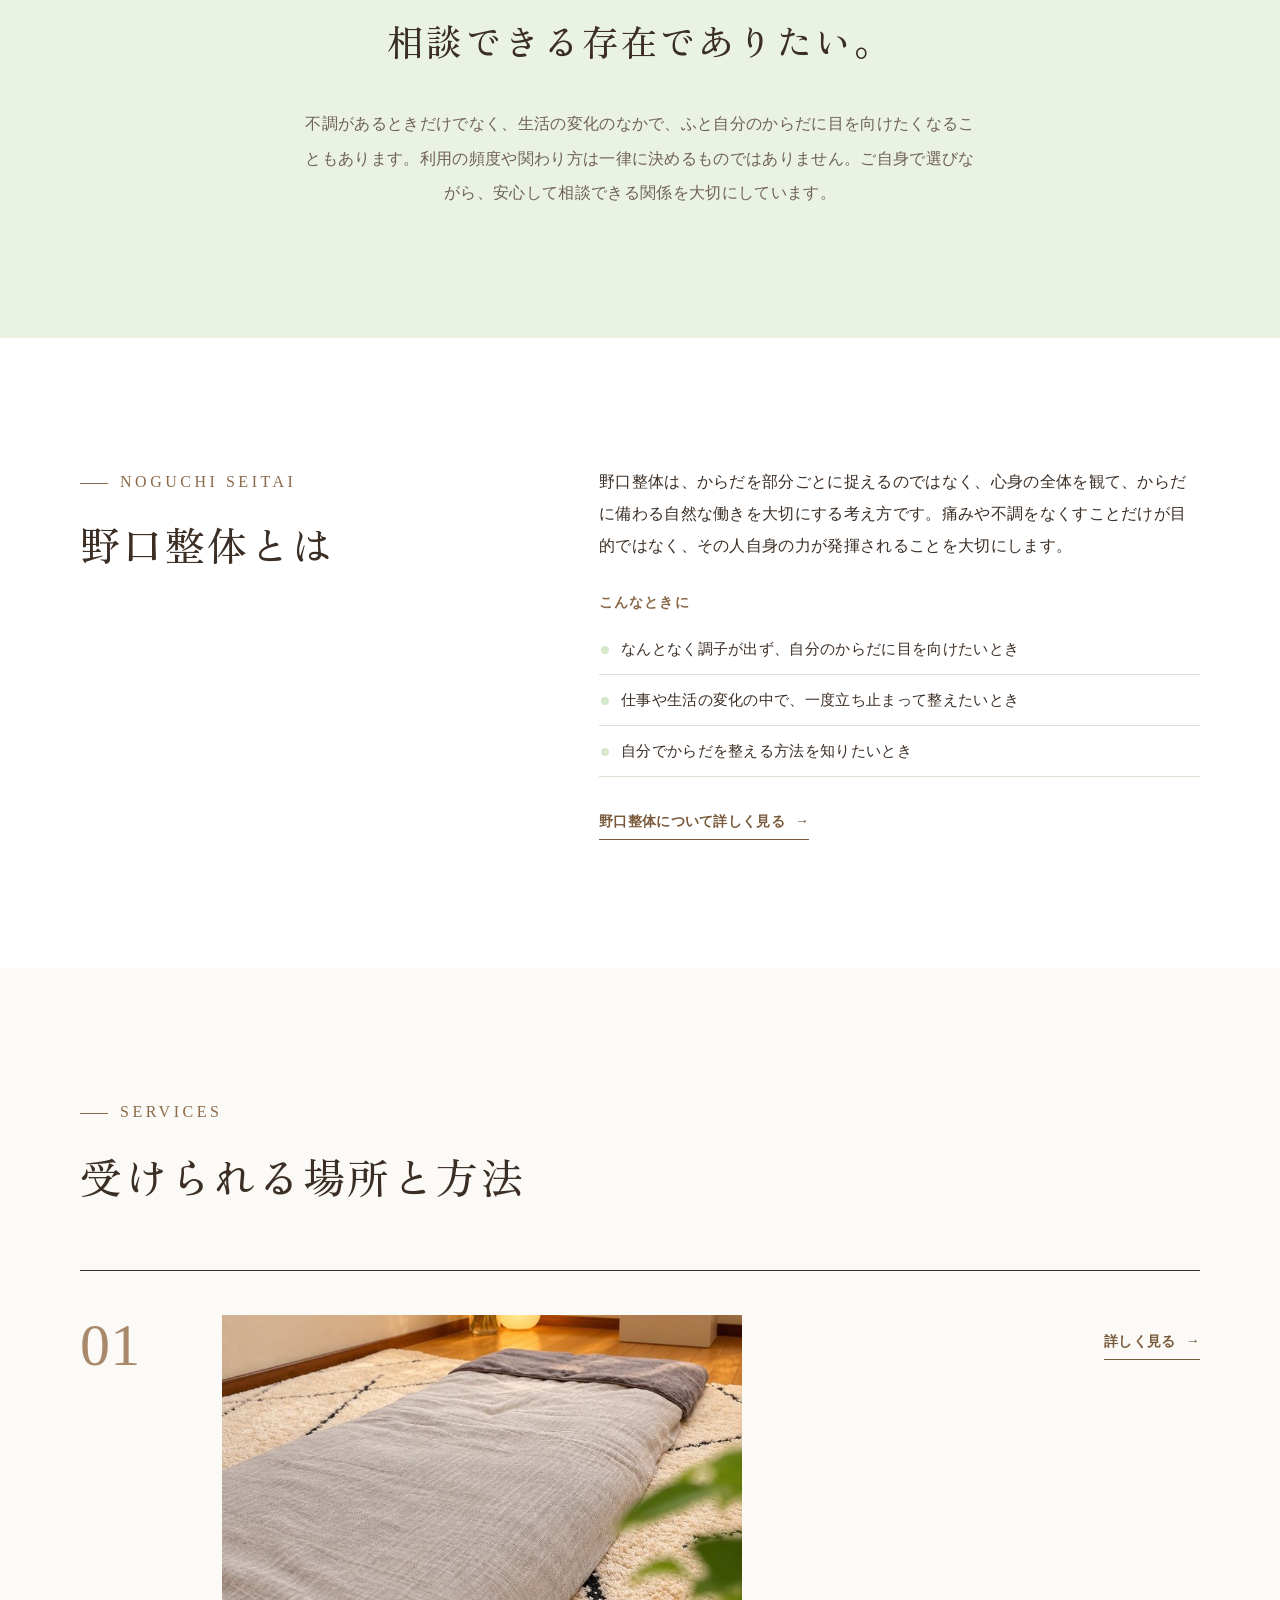
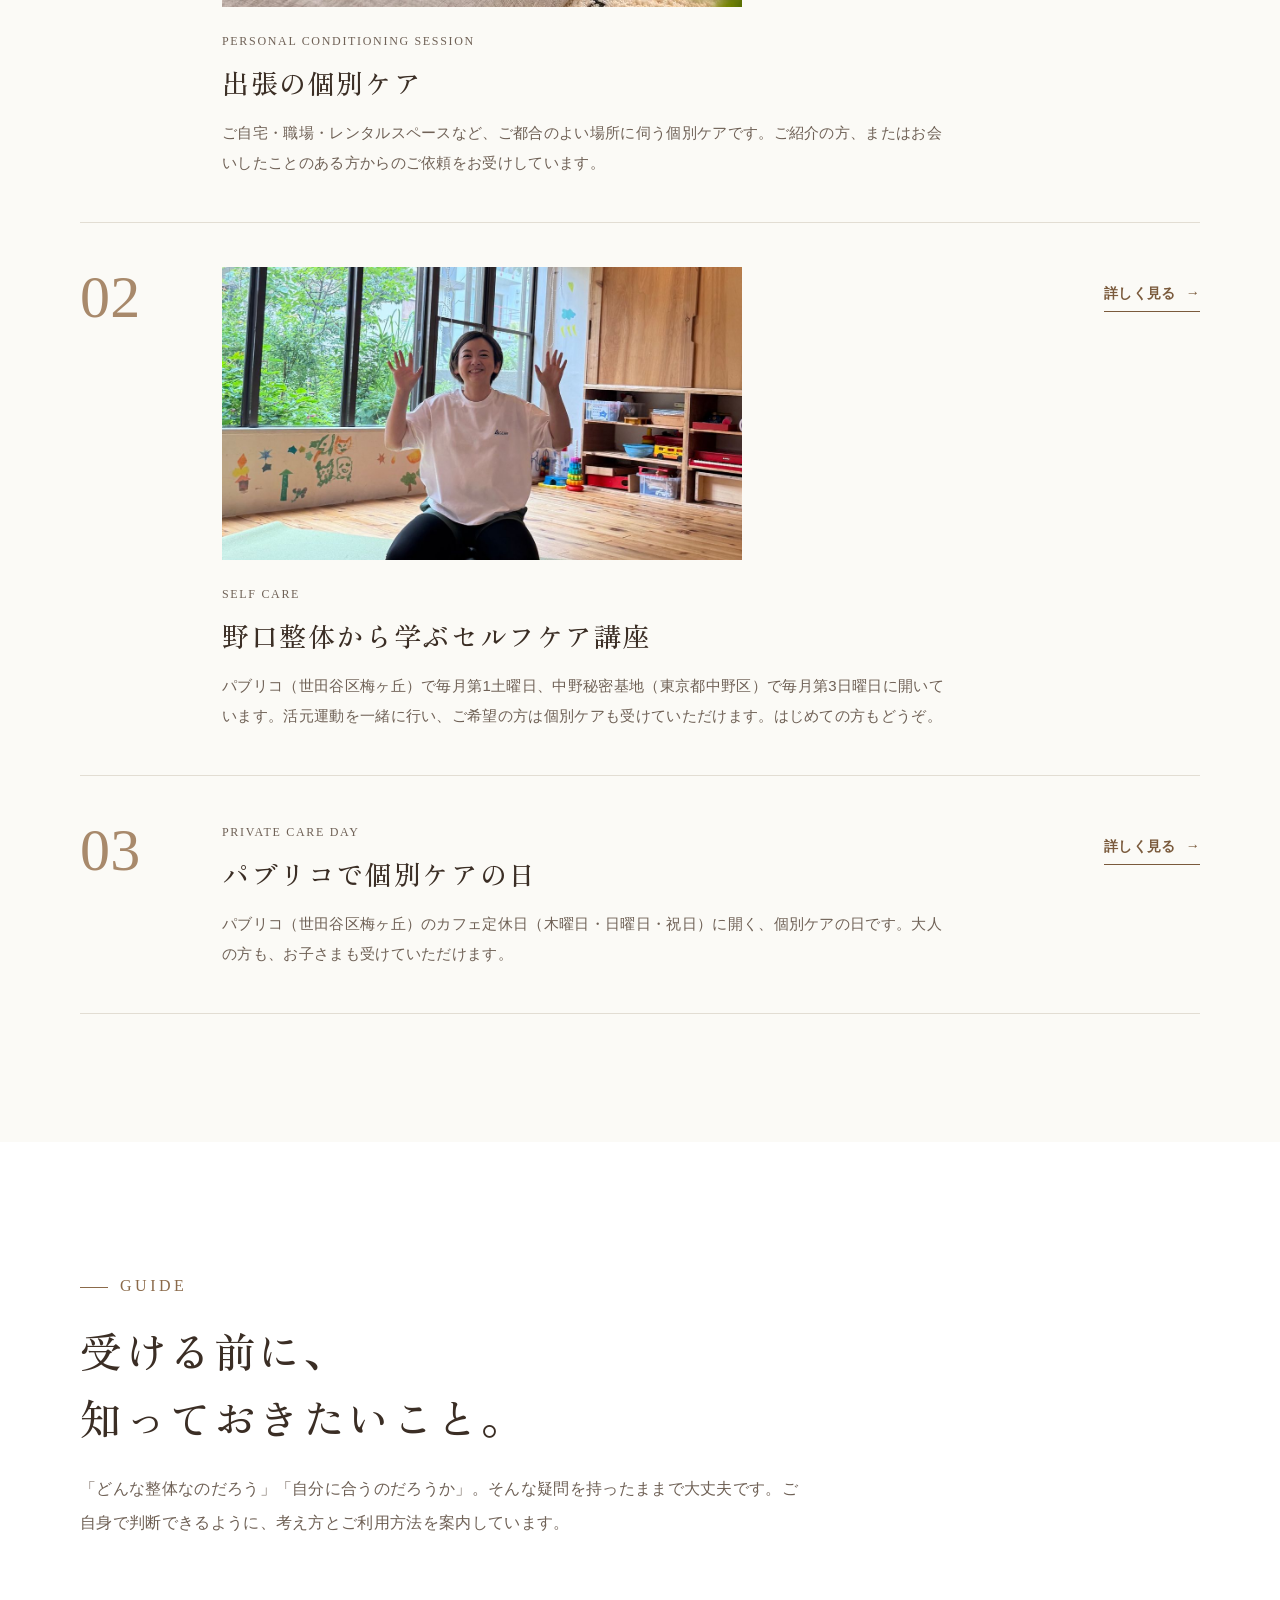
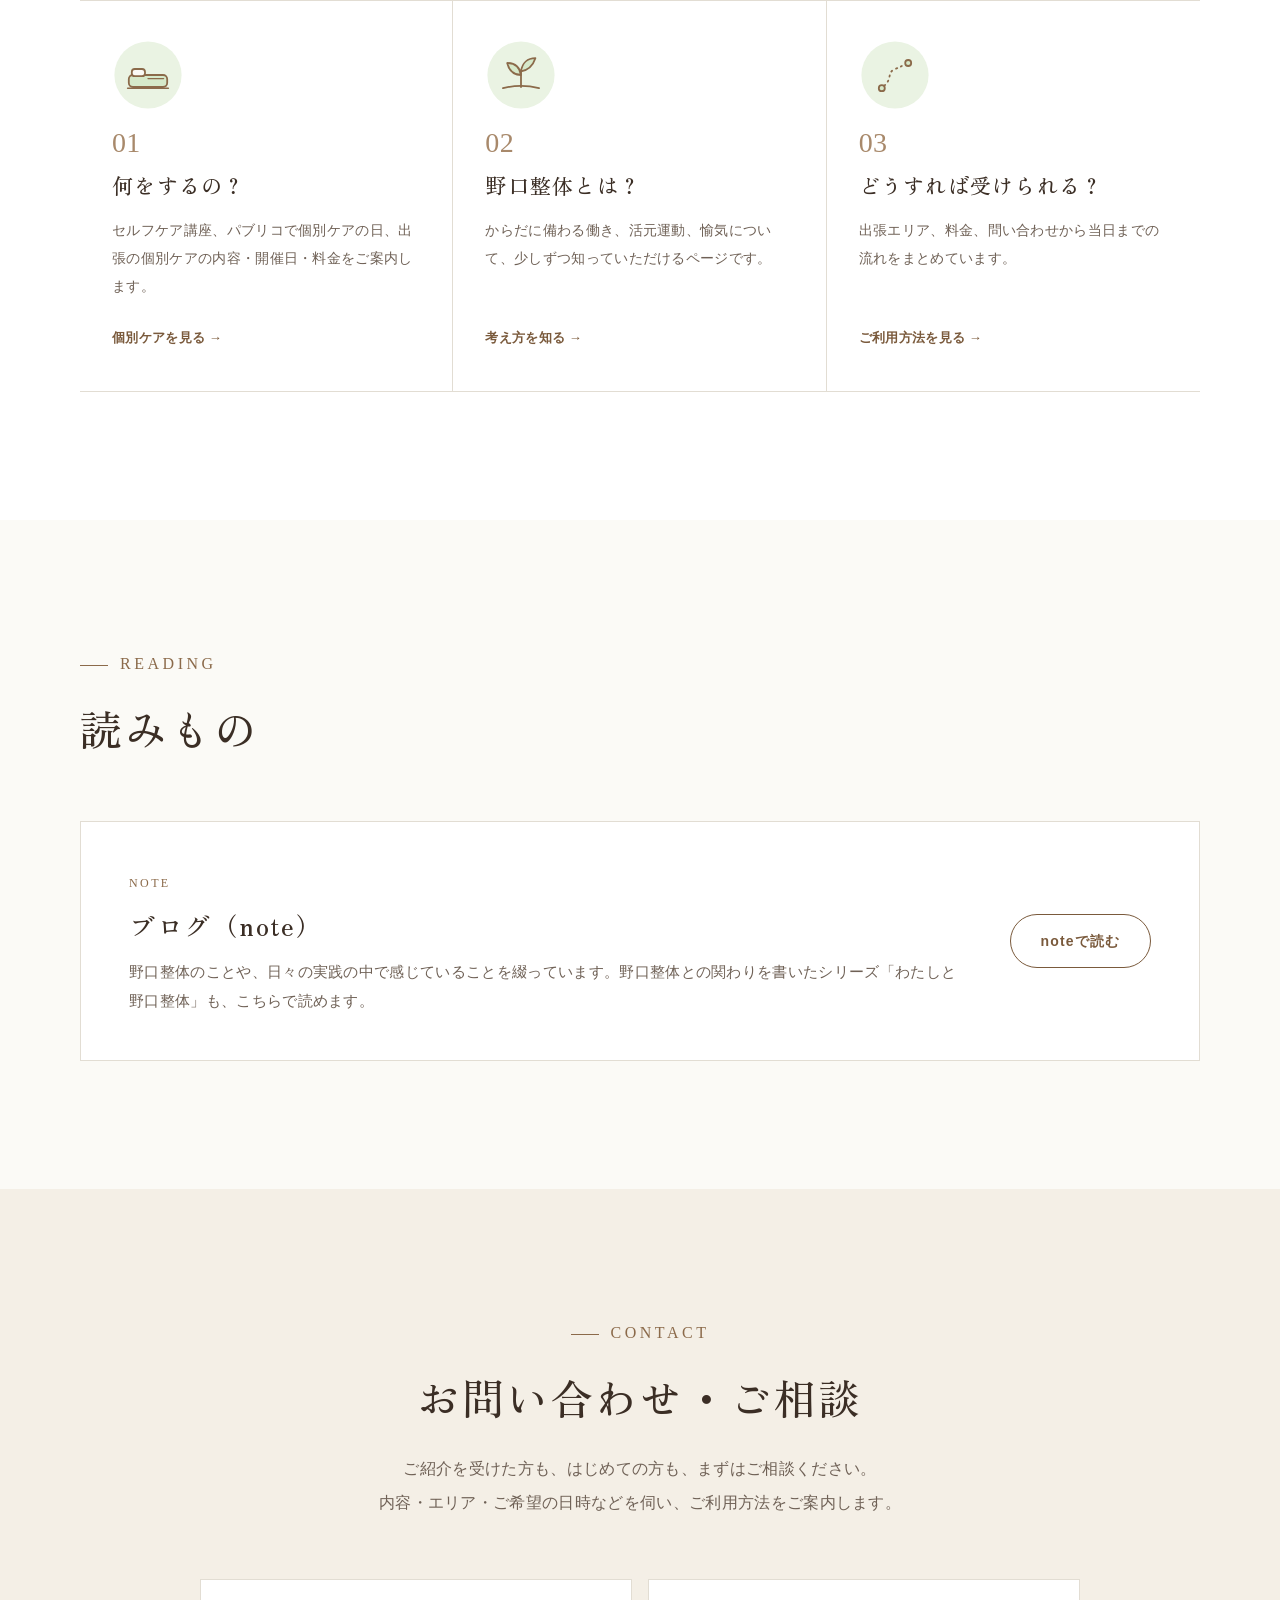
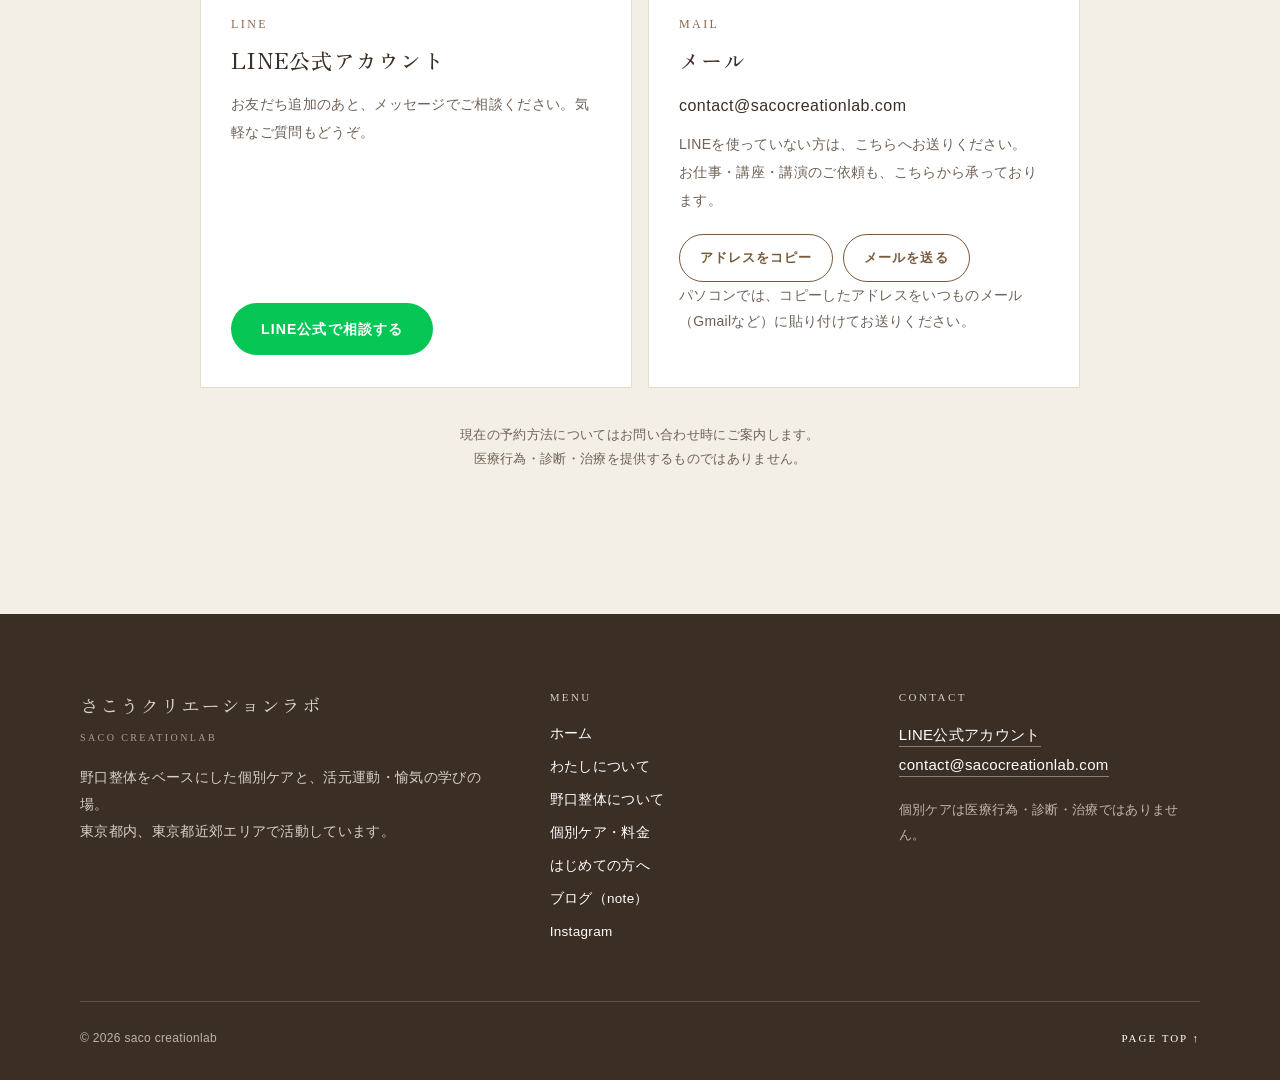
==== commit 2153fc95: "「受けられます」を「受けていただけます」に、目的から選ぶの見出しを調整 Co-Authored-By: Claude Opus 5.5 <noreply@anthropic.com> Claude-S" ====
--- a/index.html
+++ b/index.html
@@ -108,7 +108,7 @@
           <img class="photo svc-photo" src="images/katsugen.jpg" alt="木の床のスタジオでマットに座り、手を挙げてほほえむ酒向由佳" width="1200" height="900">
           <span class="sub">SELF CARE</span>
           <h3>野口整体から学ぶセルフケア講座</h3>
-          <p>パブリコ（世田谷区梅ヶ丘）で毎月第1土曜日、中野秘密基地（東京都中野区）で毎月第3日曜日に開いています。活元運動を一緒に行い、ご希望の方は個別ケアも受けられます。はじめての方もどうぞ。</p>
+          <p>パブリコ（世田谷区梅ヶ丘）で毎月第1土曜日、中野秘密基地（東京都中野区）で毎月第3日曜日に開いています。活元運動を一緒に行い、ご希望の方は個別ケアも受けていただけます。はじめての方もどうぞ。</p>
         </div>
         <div class="side">
           <a class="textlink" href="care.html#learning">詳しく見る</a>
@@ -119,7 +119,7 @@
         <div>
           <span class="sub">PRIVATE CARE DAY</span>
           <h3>パブリコで個別ケアの日</h3>
-          <p>パブリコ（世田谷区梅ヶ丘）のカフェ定休日（木曜日・日曜日・祝日）に開く、個別ケアの日です。大人の方も、お子さまも受けられます。</p>
+          <p>パブリコ（世田谷区梅ヶ丘）のカフェ定休日（木曜日・日曜日・祝日）に開く、個別ケアの日です。大人の方も、お子さまも受けていただけます。</p>
         </div>
         <div class="side">
           <a class="textlink" href="care.html#event">詳しく見る</a>
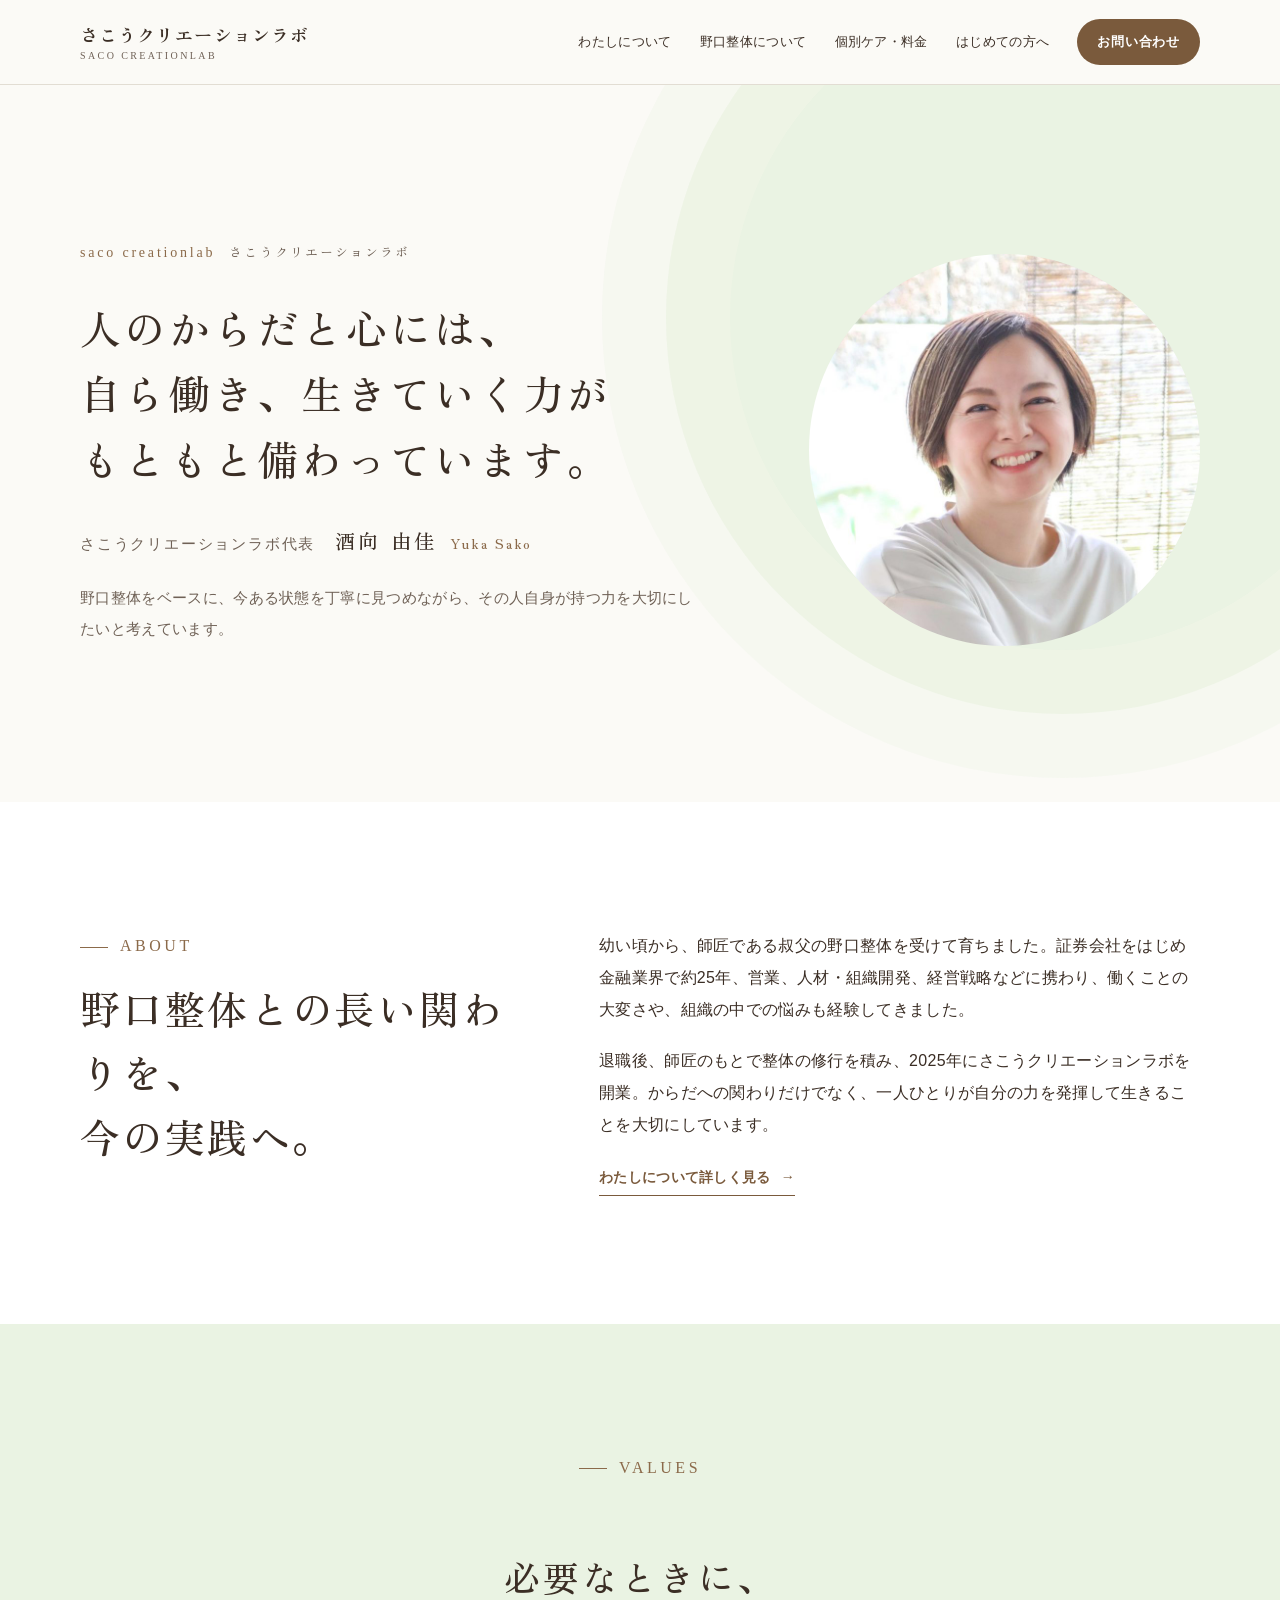
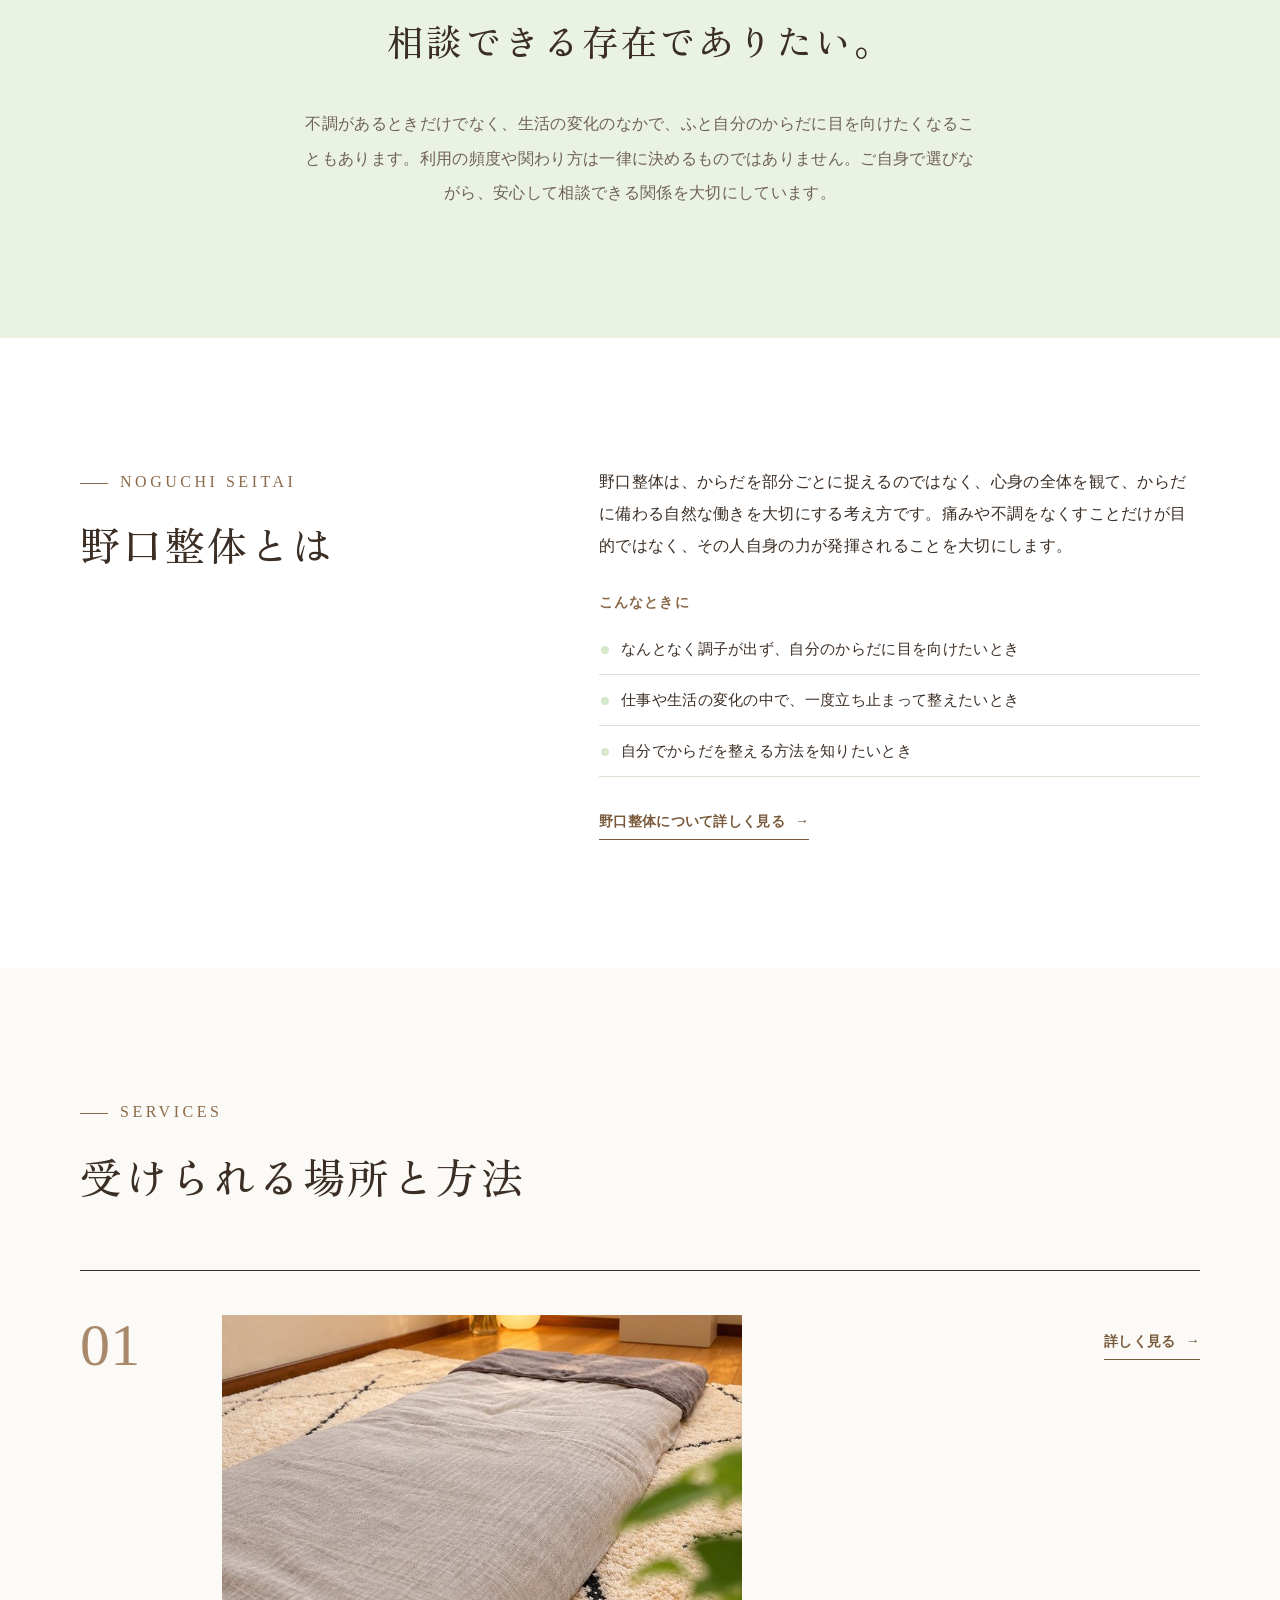
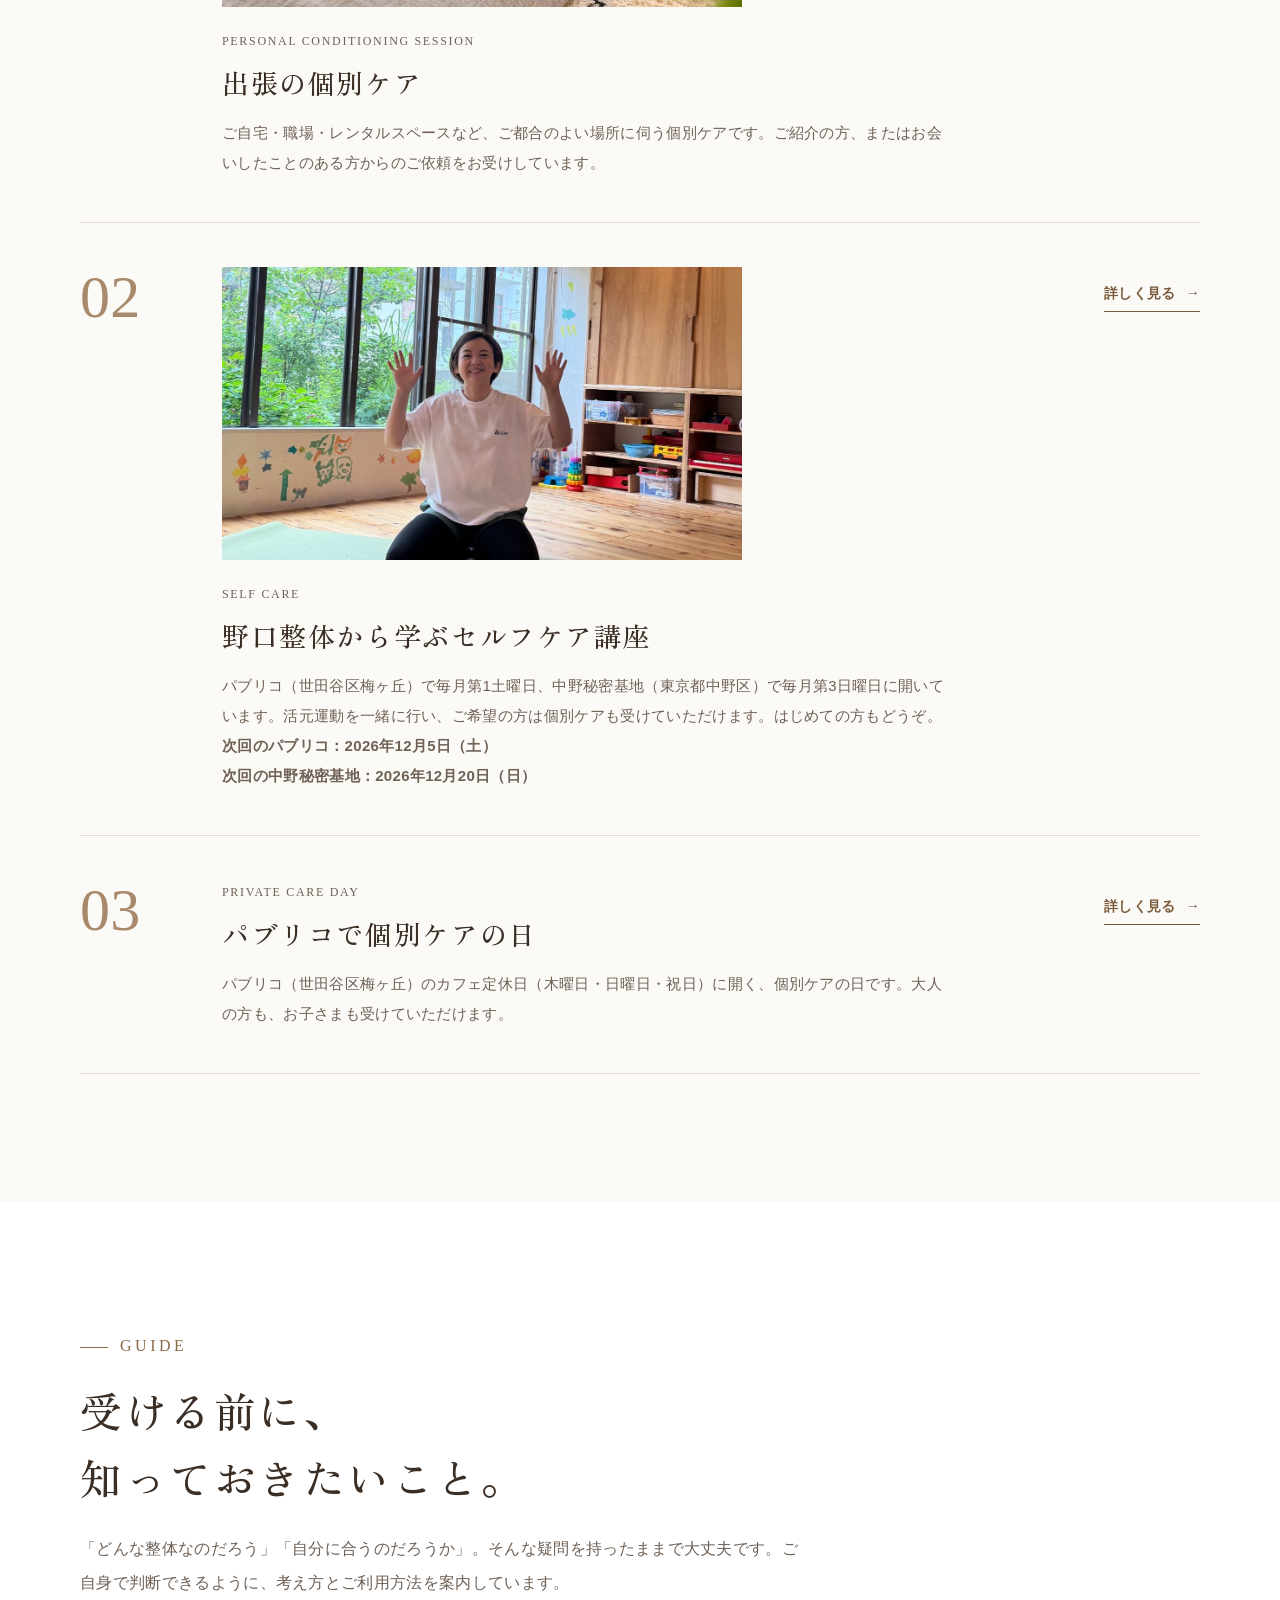
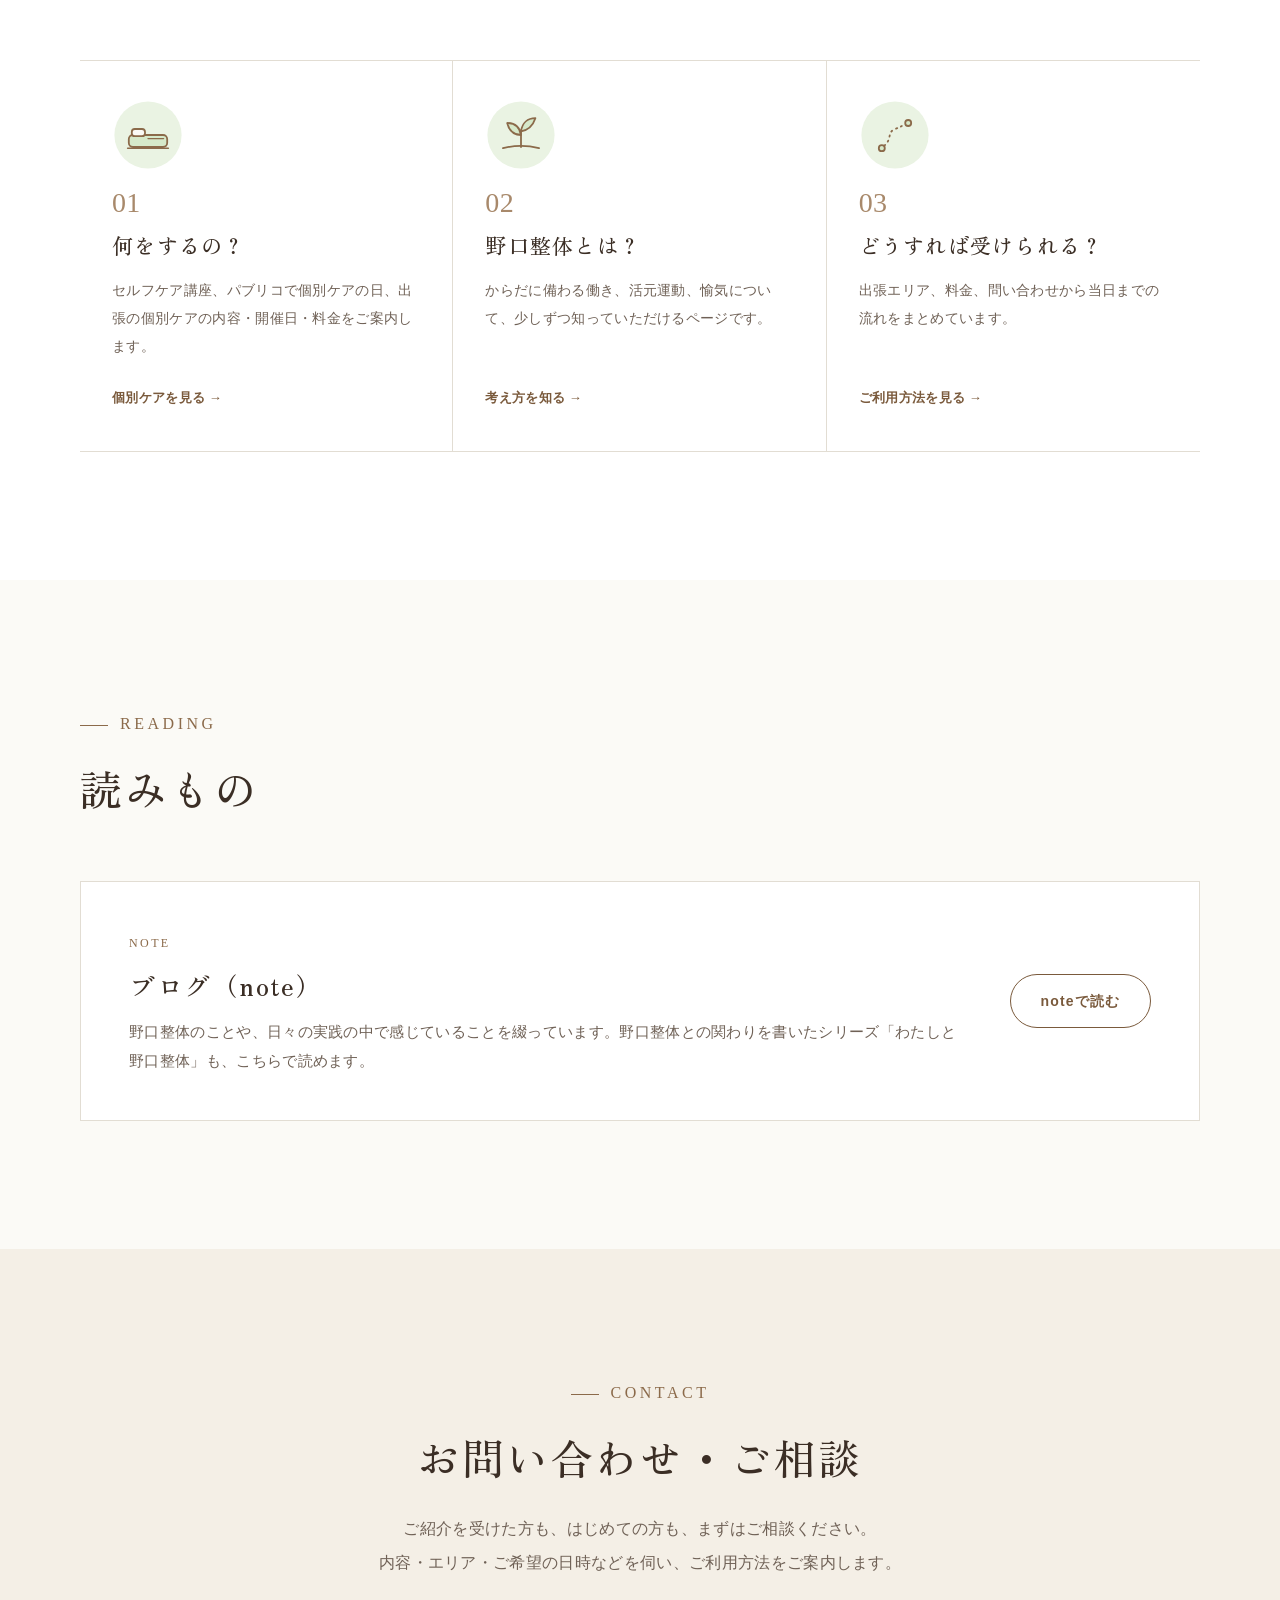
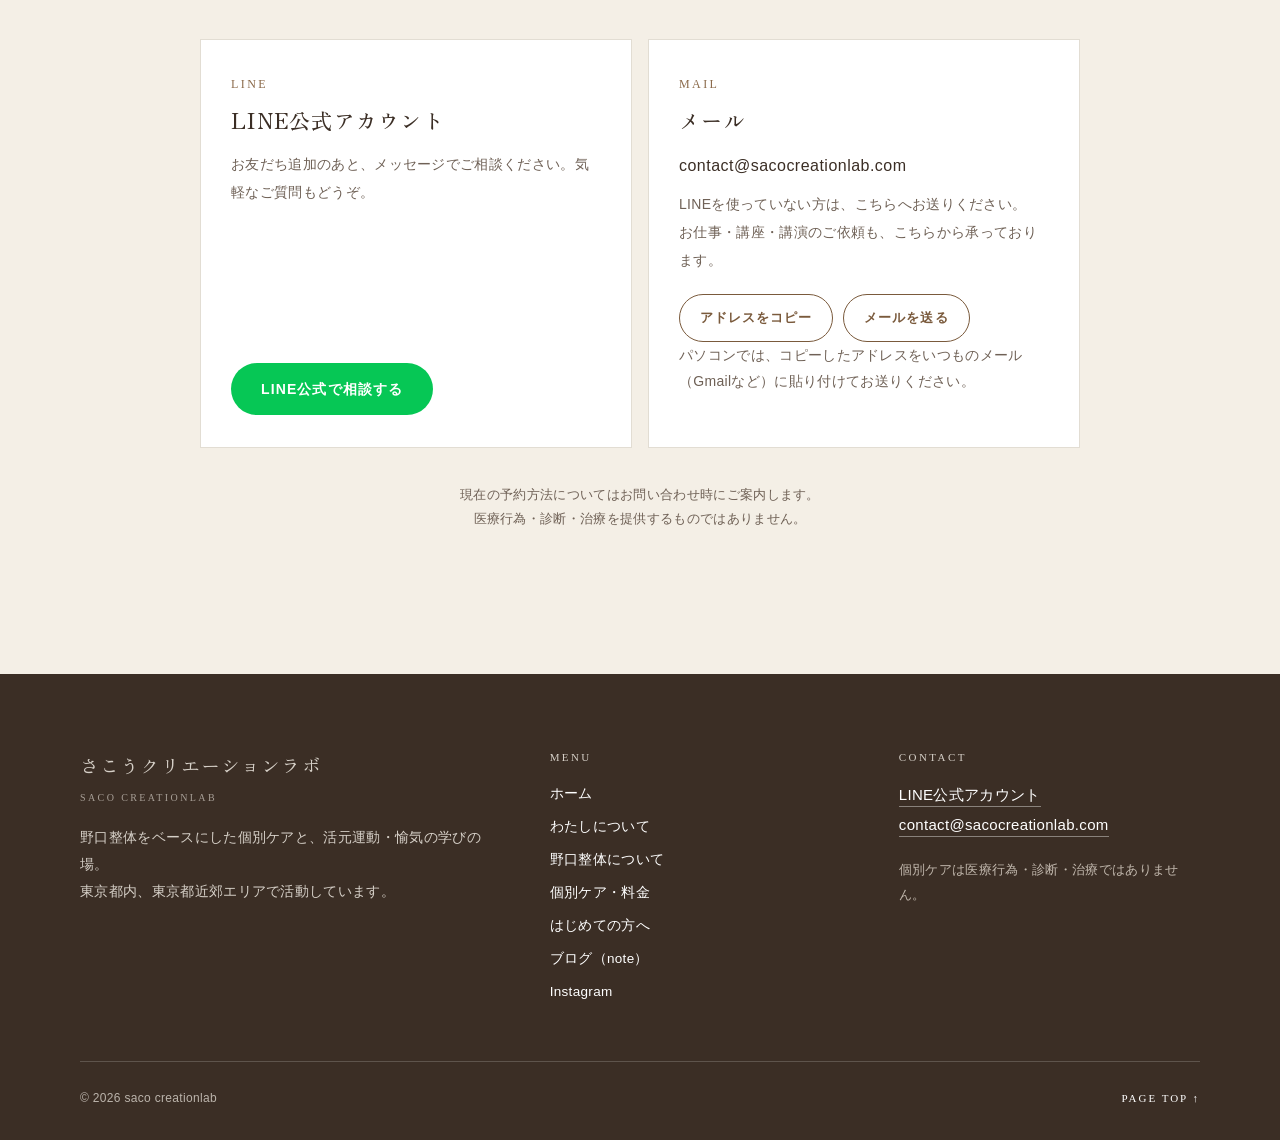
==== commit 3e0ff522: "講座の次回開催日を自動表示（変則月は js/events.js で指定） Co-Authored-By: Claude Opus 5.5 <noreply@anthropic.com> Claude-" ====
--- a/index.html
+++ b/index.html
@@ -12,7 +12,7 @@
 <link rel="icon" href="favicon.ico" sizes="32x32">
 <link rel="icon" href="favicon.svg" type="image/svg+xml">
 <link rel="apple-touch-icon" href="apple-touch-icon.png">
-<link rel="stylesheet" href="css/style.css?v=202611201355">
+<link rel="stylesheet" href="css/style.css?v=202611232400">
 <meta property="og:title" content="さこうクリエーションラボ｜野口整体・個別ケア">
 <meta property="og:description" content="からだに備わる働きを大切に。野口整体をベースにした個別ケアと活元運動。">
 <meta property="og:type" content="website">
@@ -109,6 +109,8 @@
           <span class="sub">SELF CARE</span>
           <h3>野口整体から学ぶセルフケア講座</h3>
           <p>パブリコ（世田谷区梅ヶ丘）で毎月第1土曜日、中野秘密基地（東京都中野区）で毎月第3日曜日に開いています。活元運動を一緒に行い、ご希望の方は個別ケアも受けていただけます。はじめての方もどうぞ。</p>
+          <p class="next-date" data-next-event="publico" data-label="次回のパブリコ：" hidden></p>
+          <p class="next-date" data-next-event="nakano" data-label="次回の中野秘密基地：" hidden></p>
         </div>
         <div class="side">
           <a class="textlink" href="care.html#learning">詳しく見る</a>
@@ -224,5 +226,6 @@
   </div>
 </footer>
 <script src="js/site.js?v=202611201355"></script>
+<script src="js/events.js?v=202611232400"></script>
 </body>
 </html>
--- a/css/style.css
+++ b/css/style.css
@@ -399,3 +399,4 @@
 .hero-name-line .name-en{display:inline-block;margin-left:.9em;font-family:var(--serif);font-size:14px;letter-spacing:.14em;color:var(--label)}
 .hero-name-line strong{margin-left:1em}
 @media (max-width:640px){.hero-name-line .role{display:block;margin-bottom:4px}.hero-name-line strong{margin-left:0}}
+.next-date{margin:0 0 6px;font-size:13.5px;font-weight:600;color:var(--accent)}
